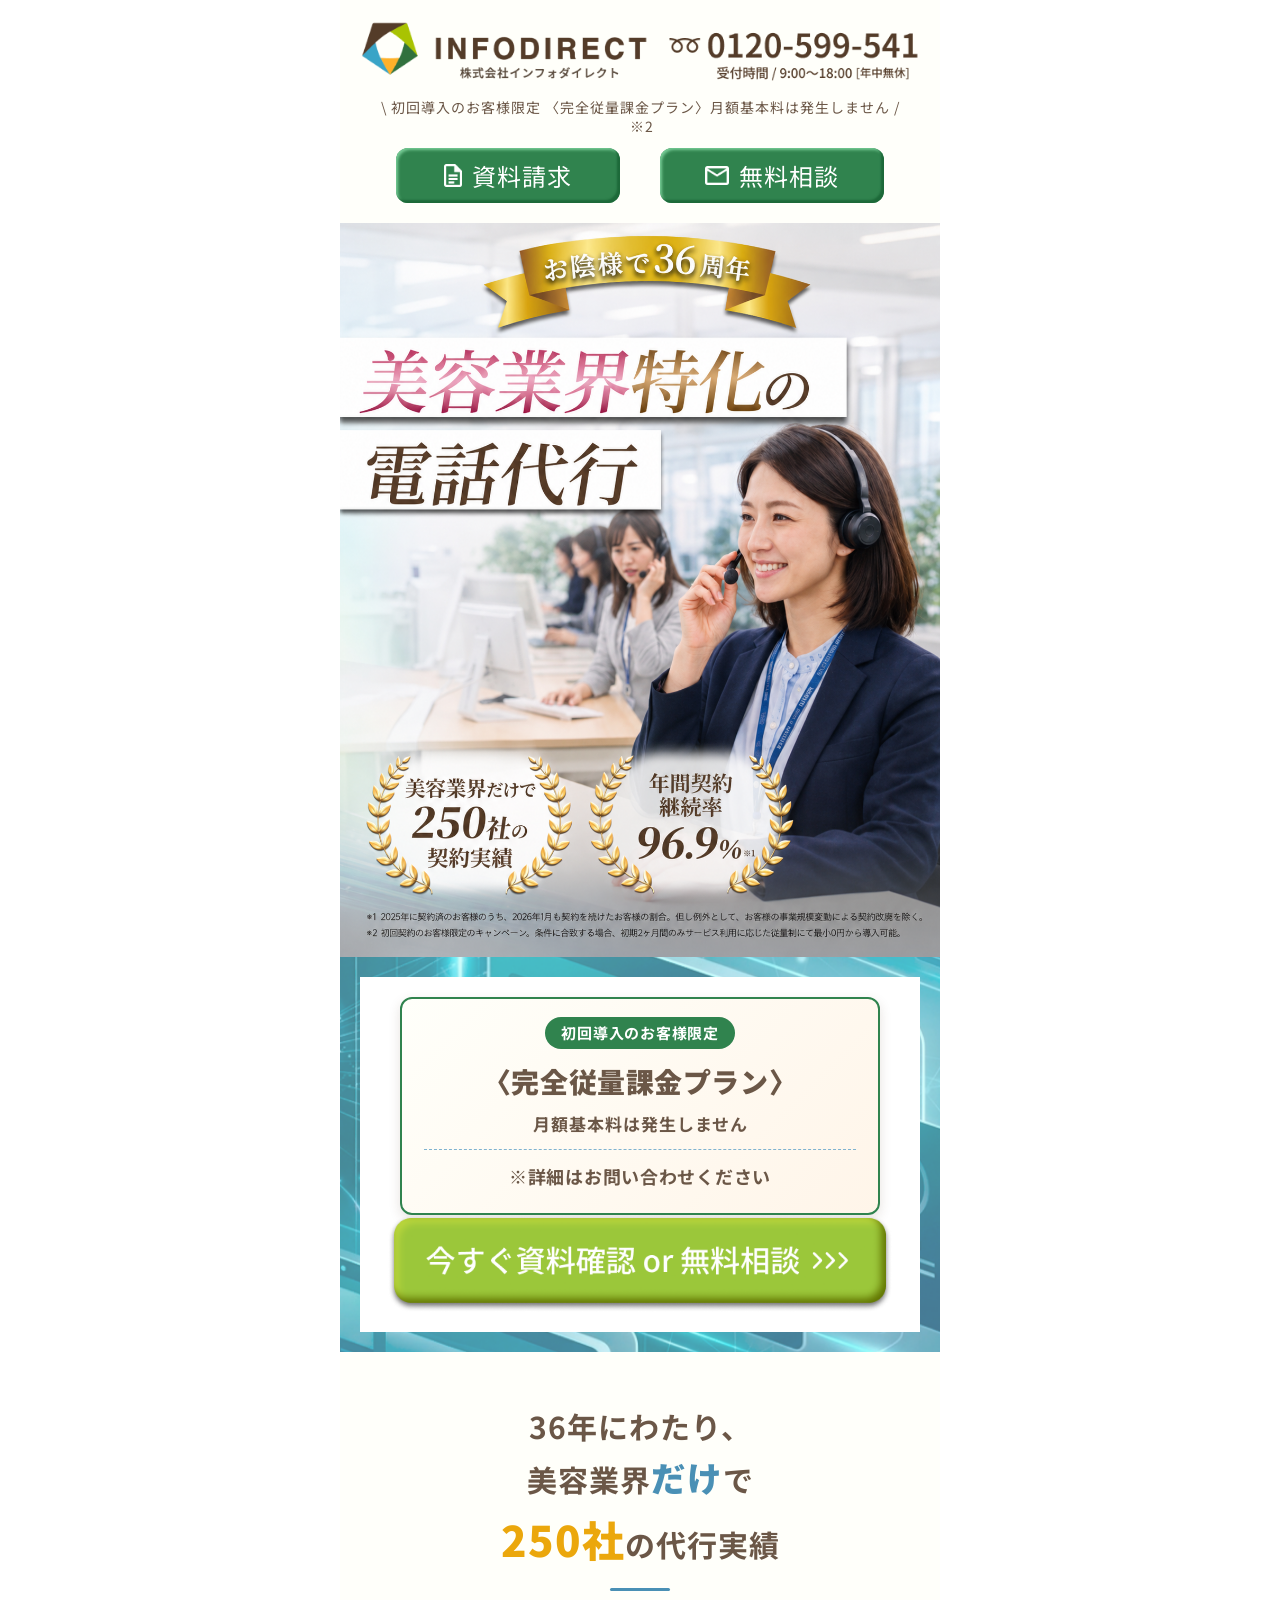
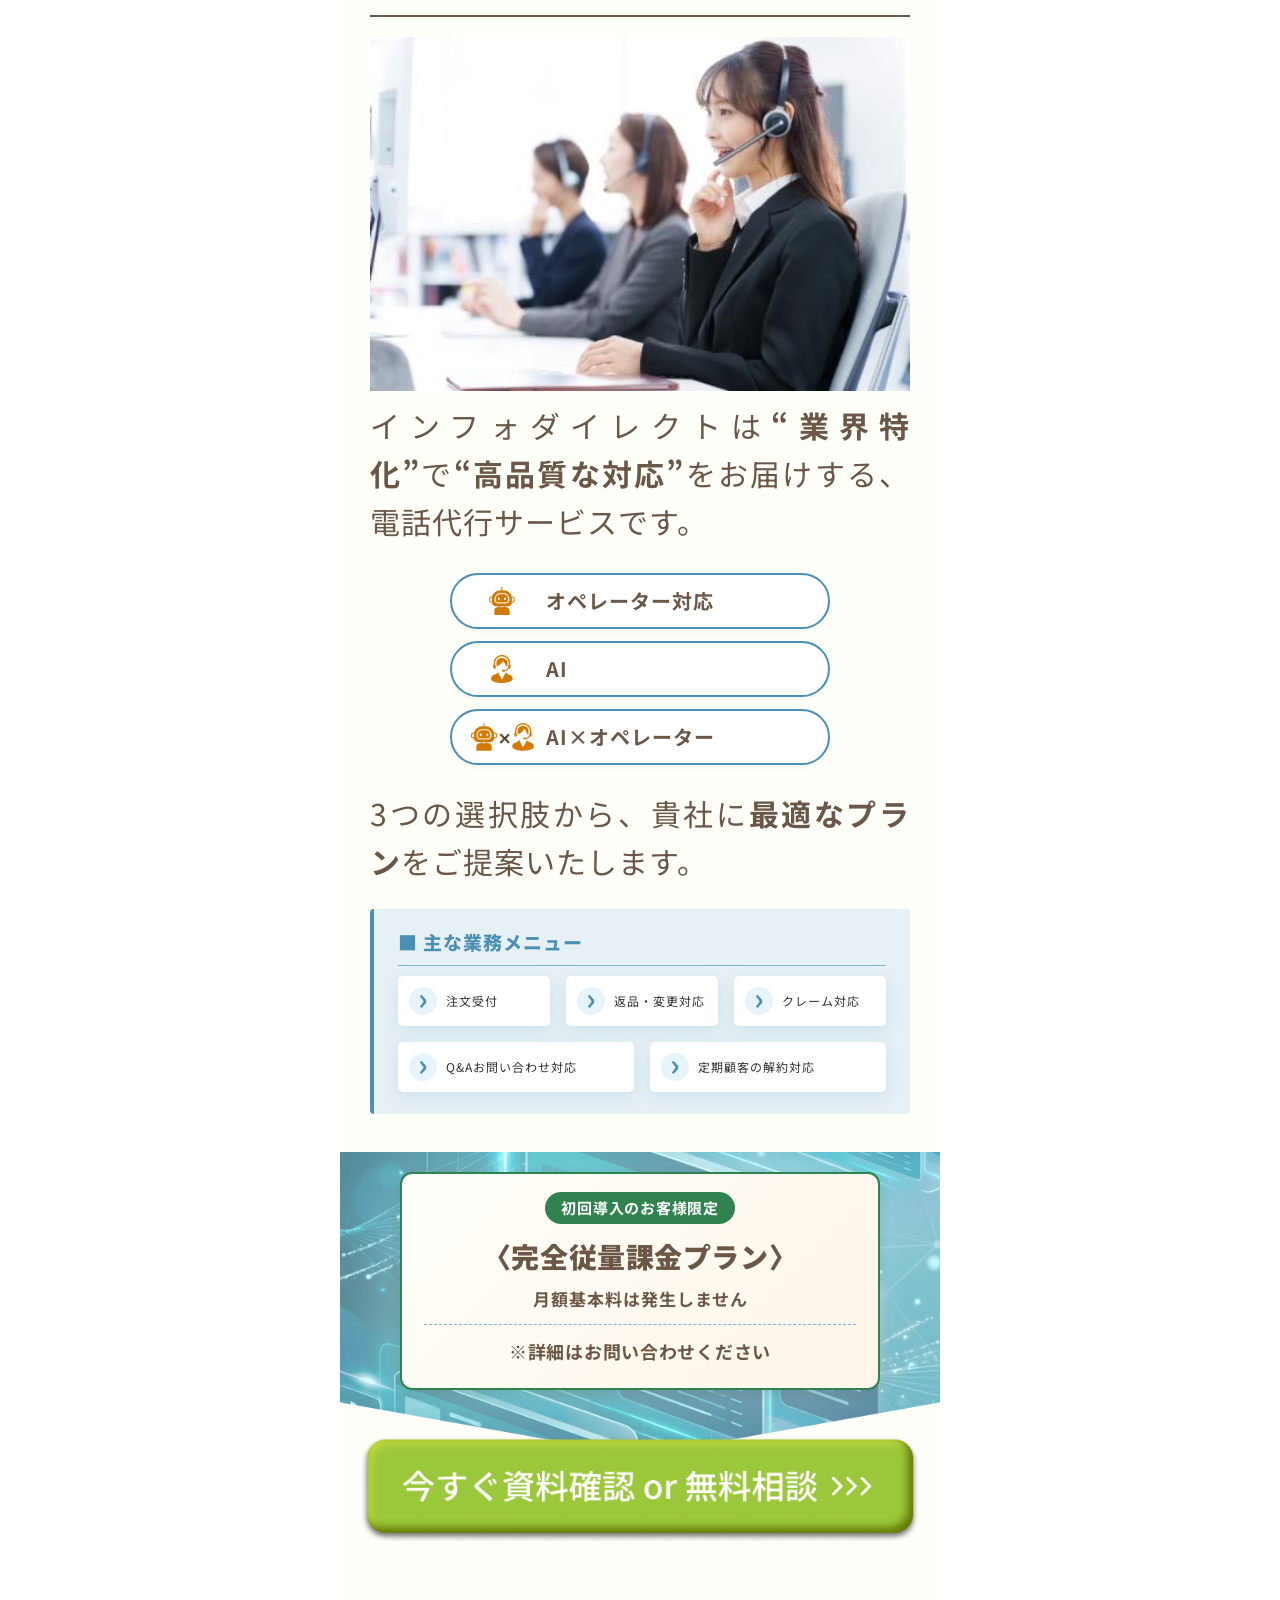
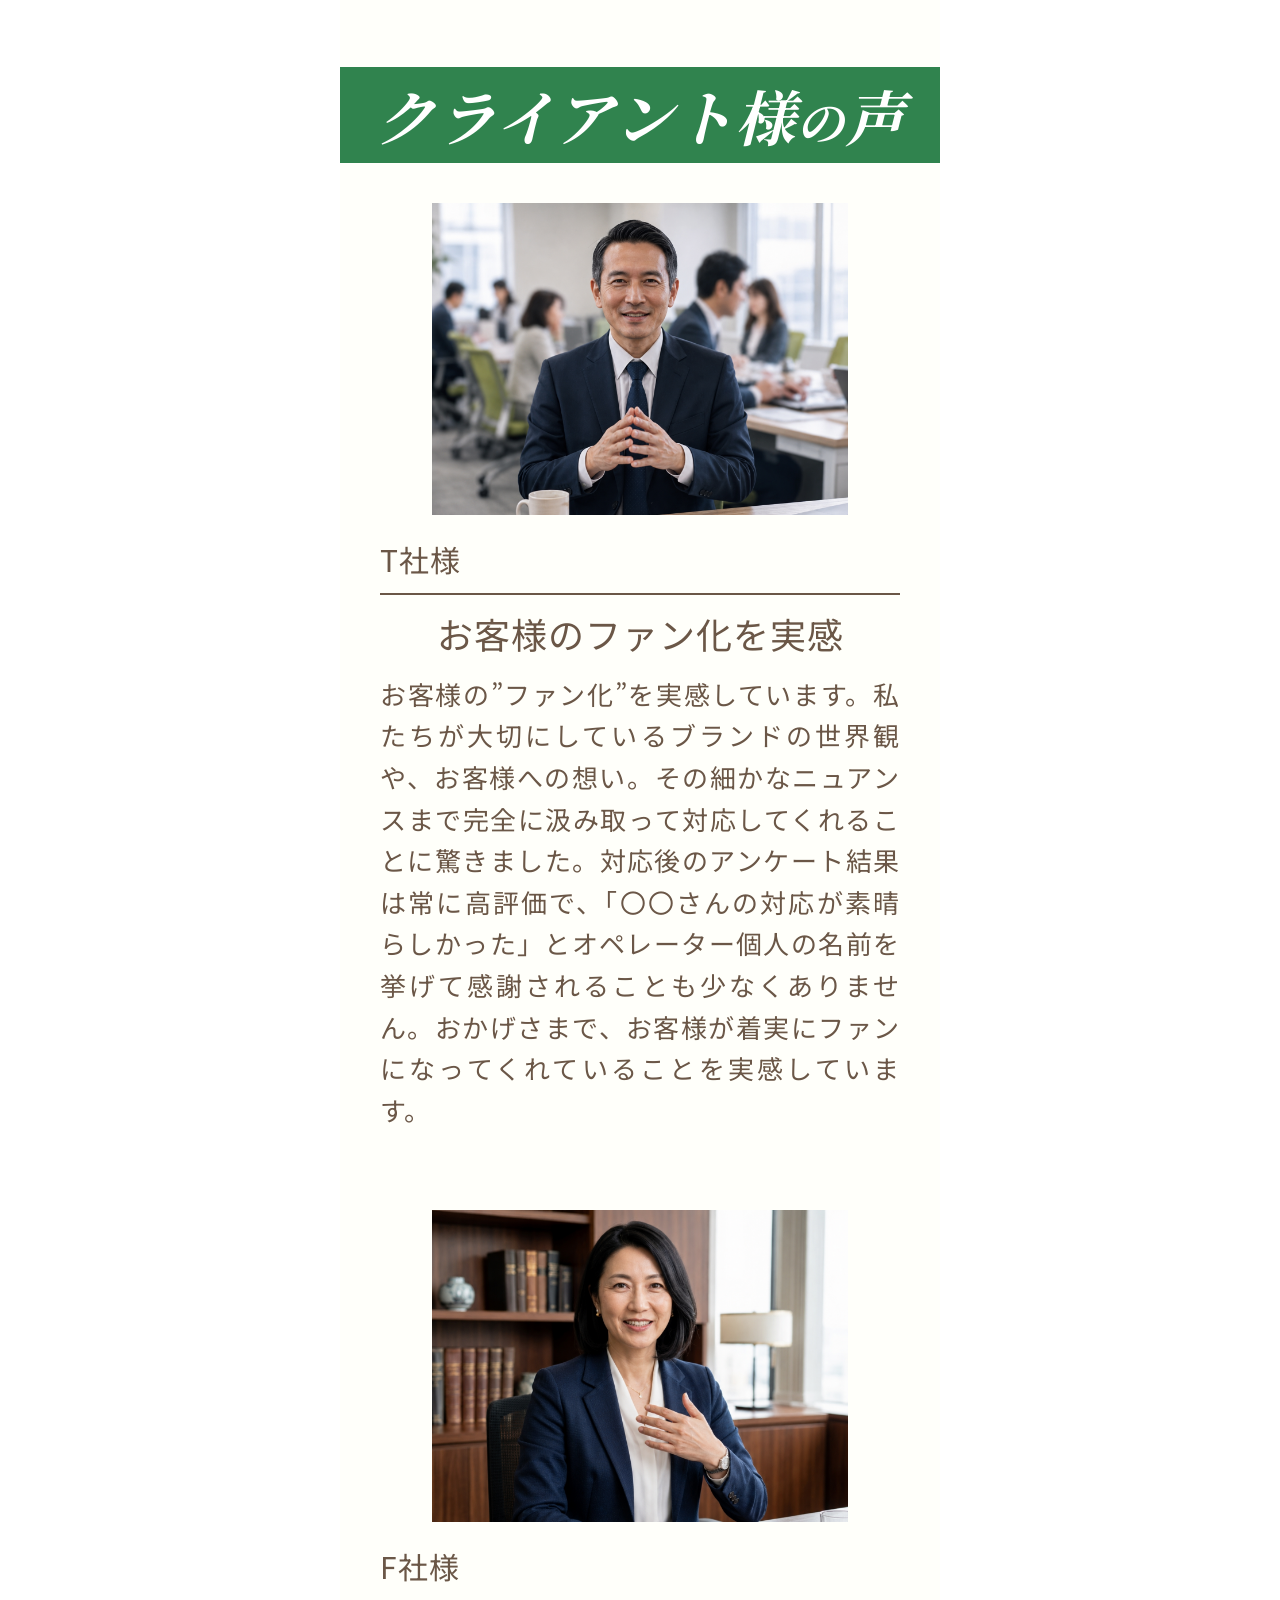
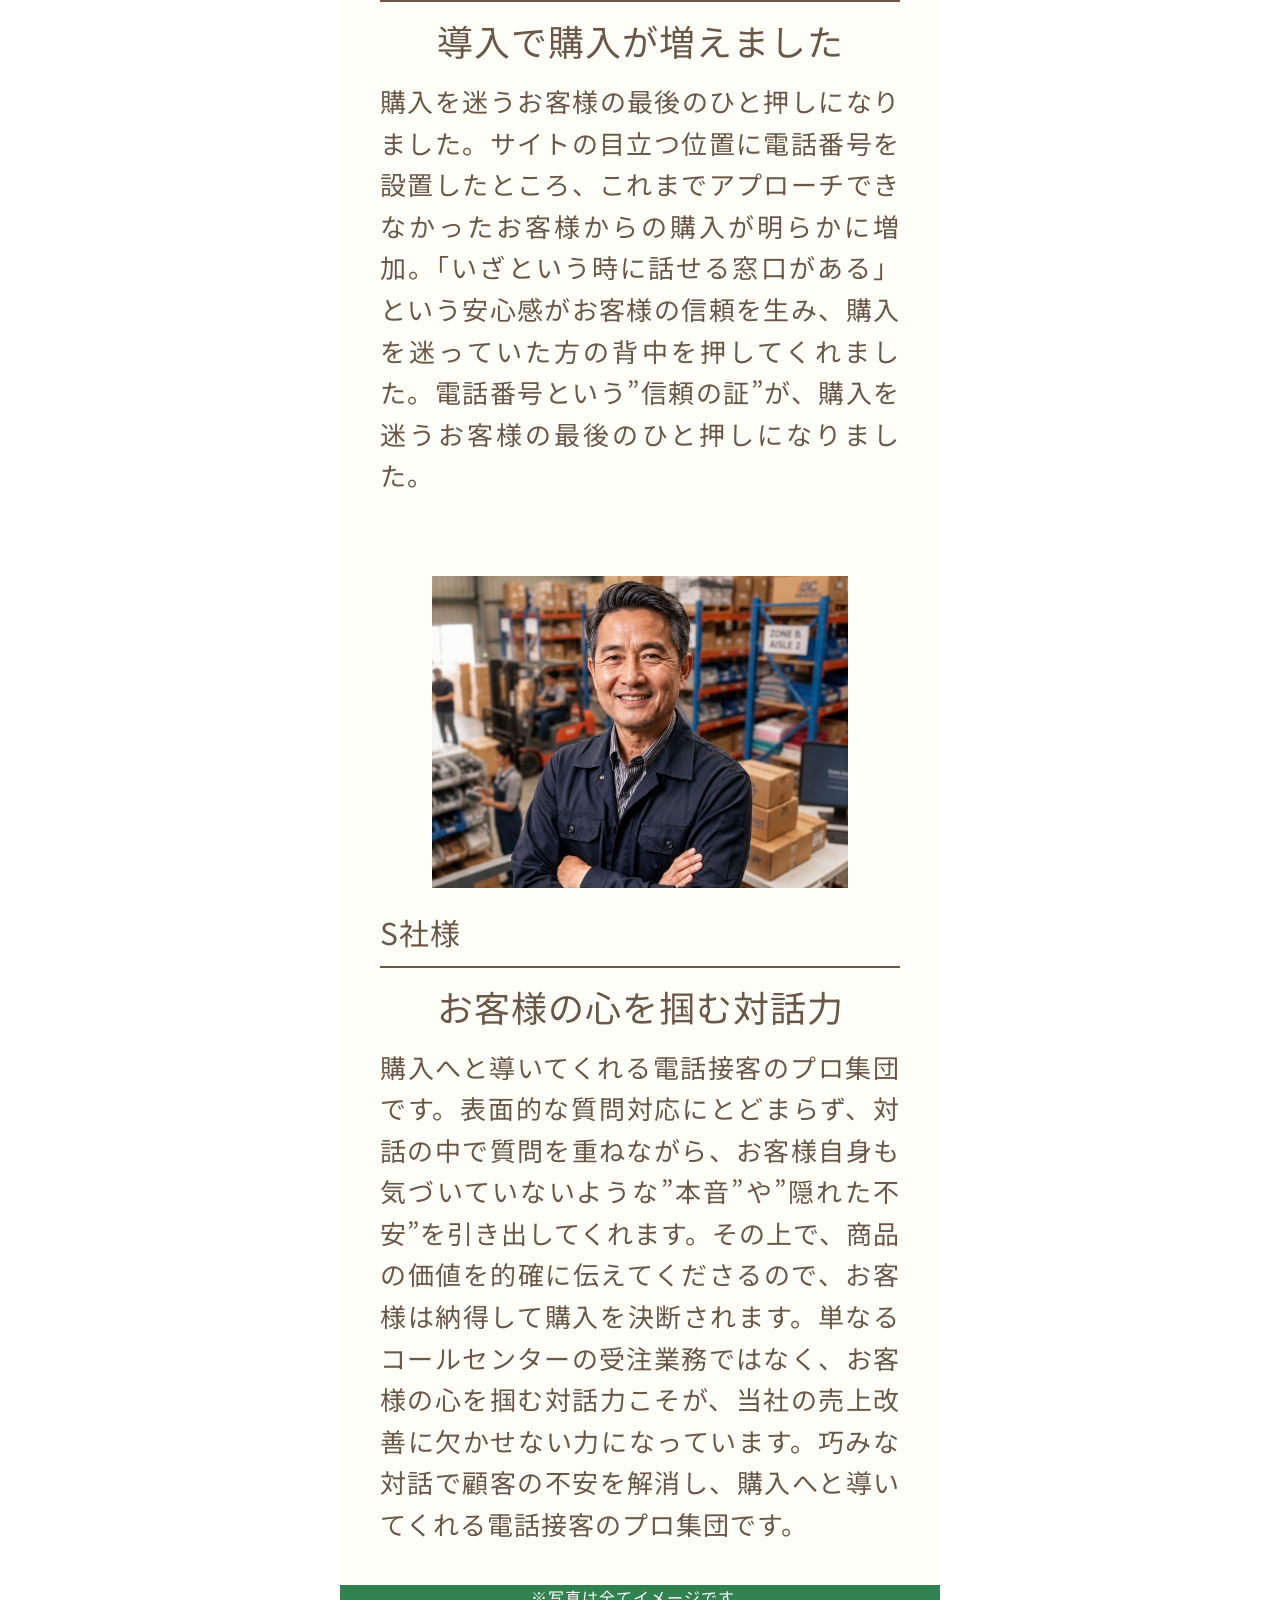
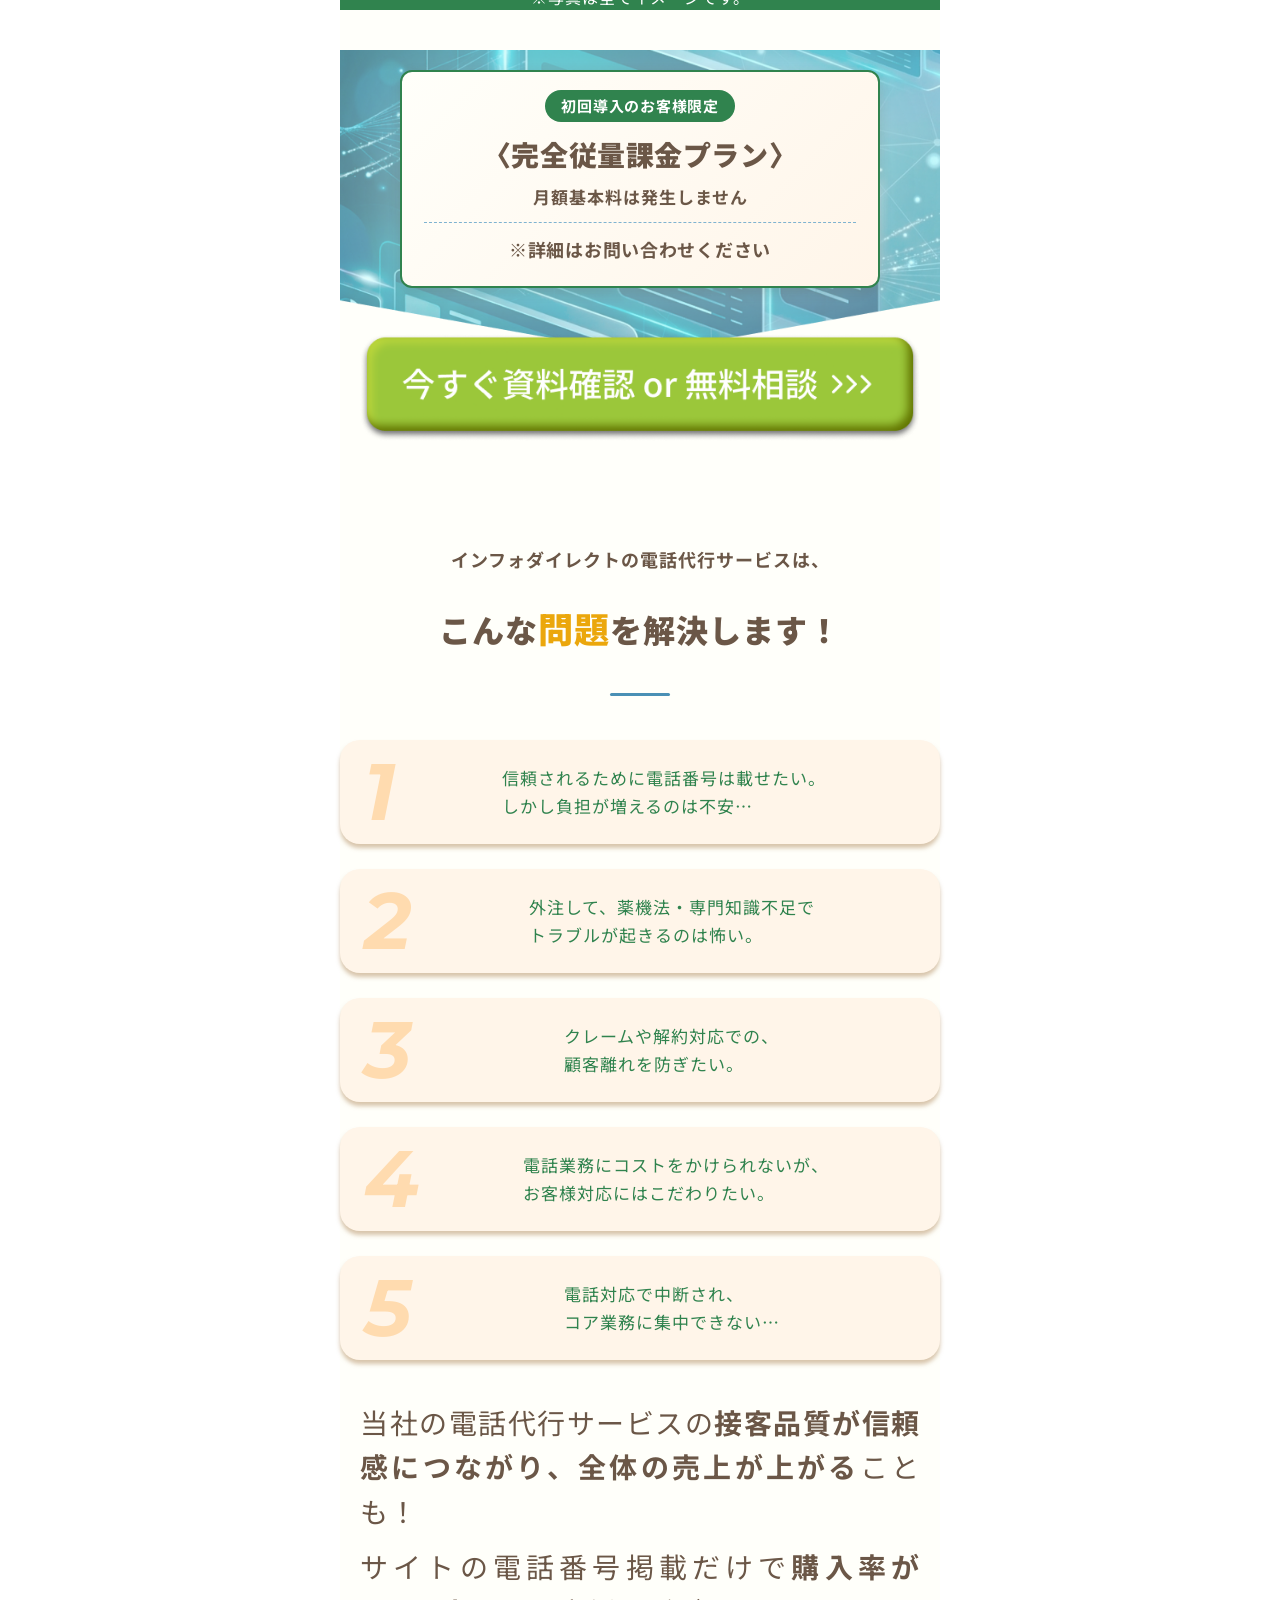
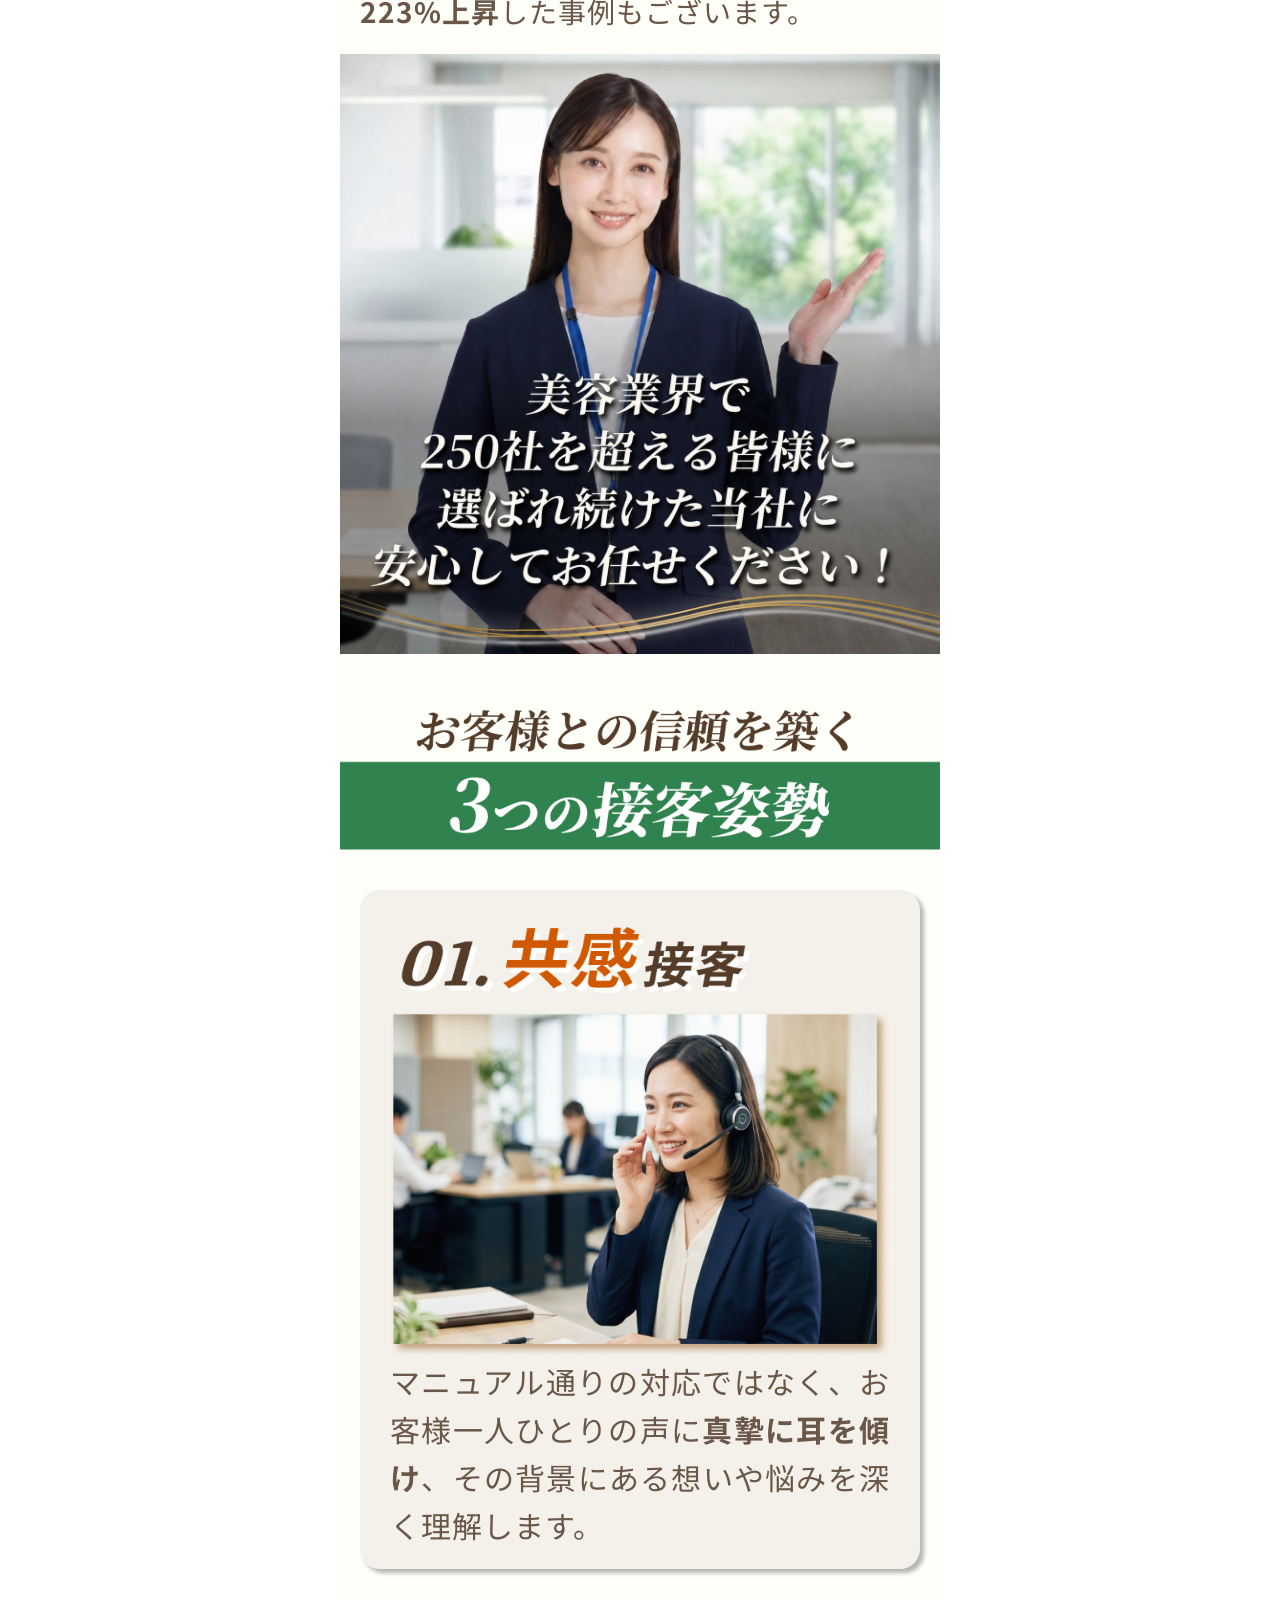
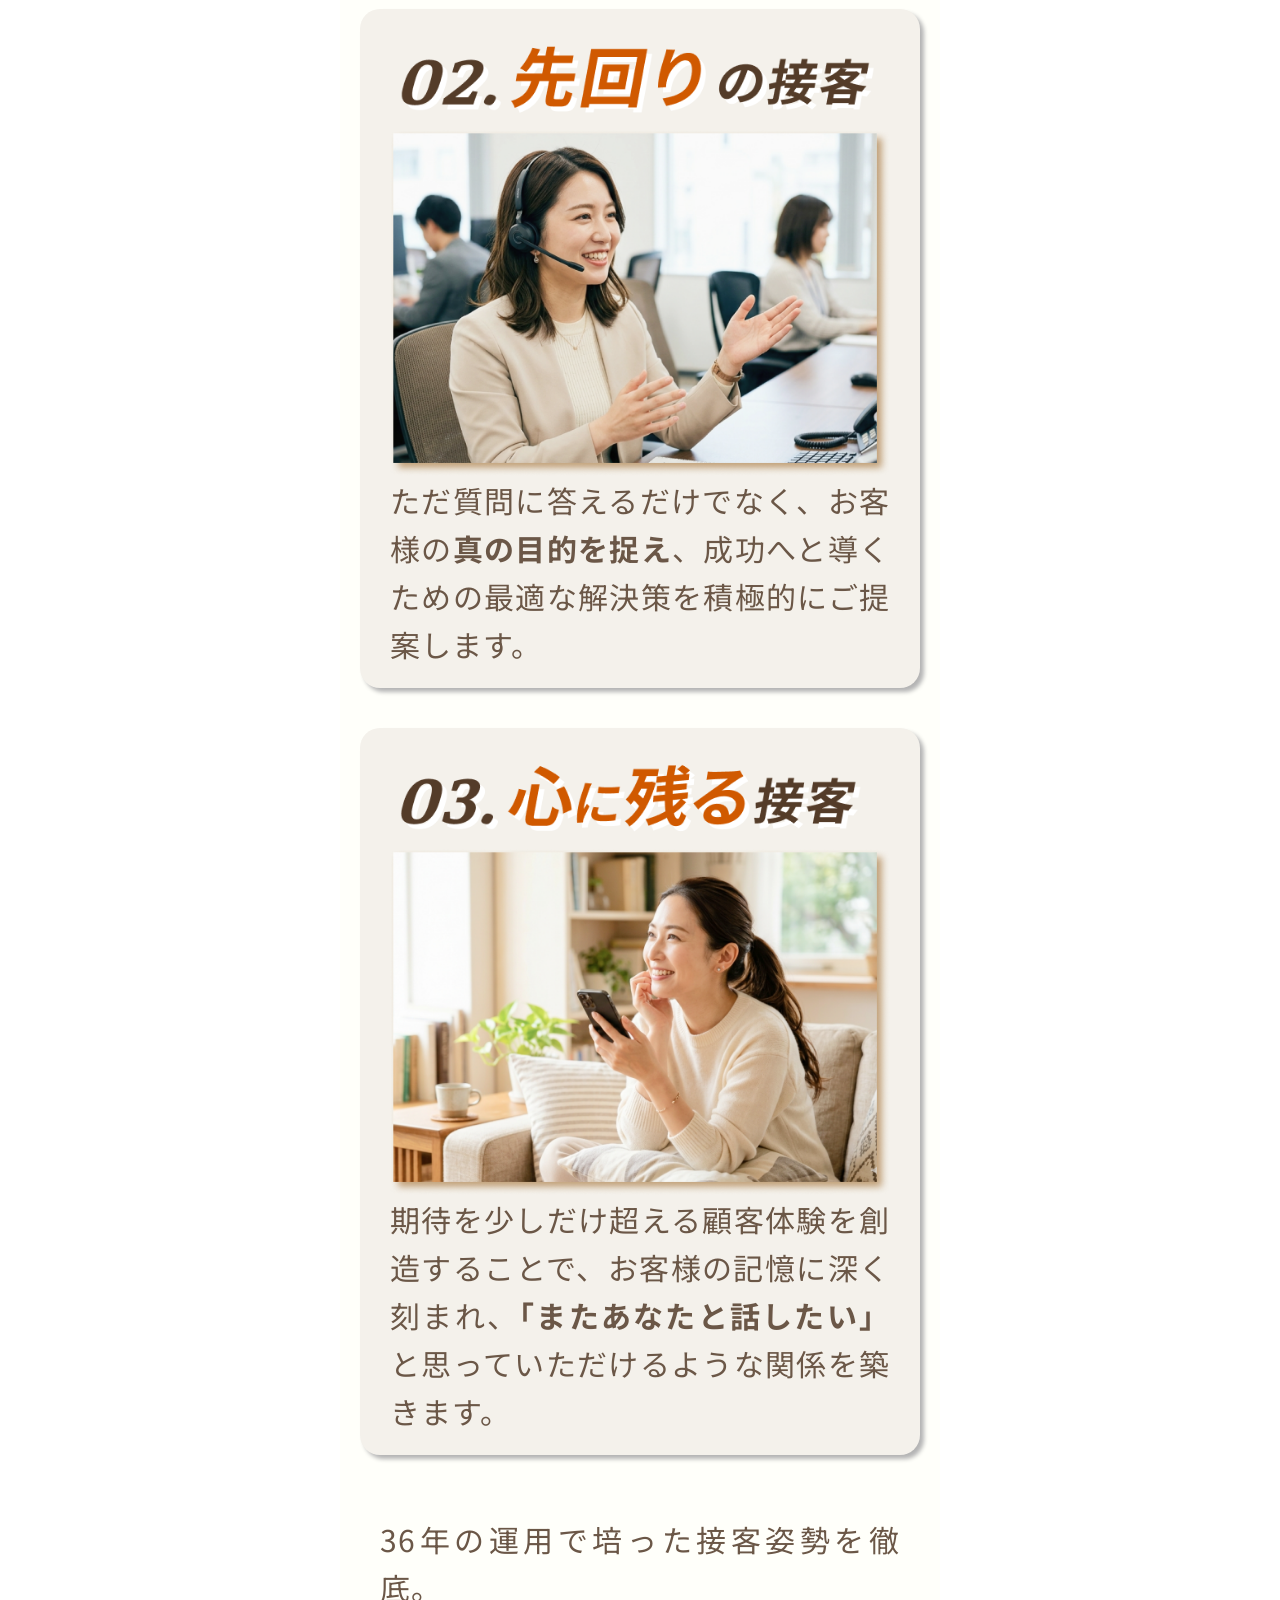
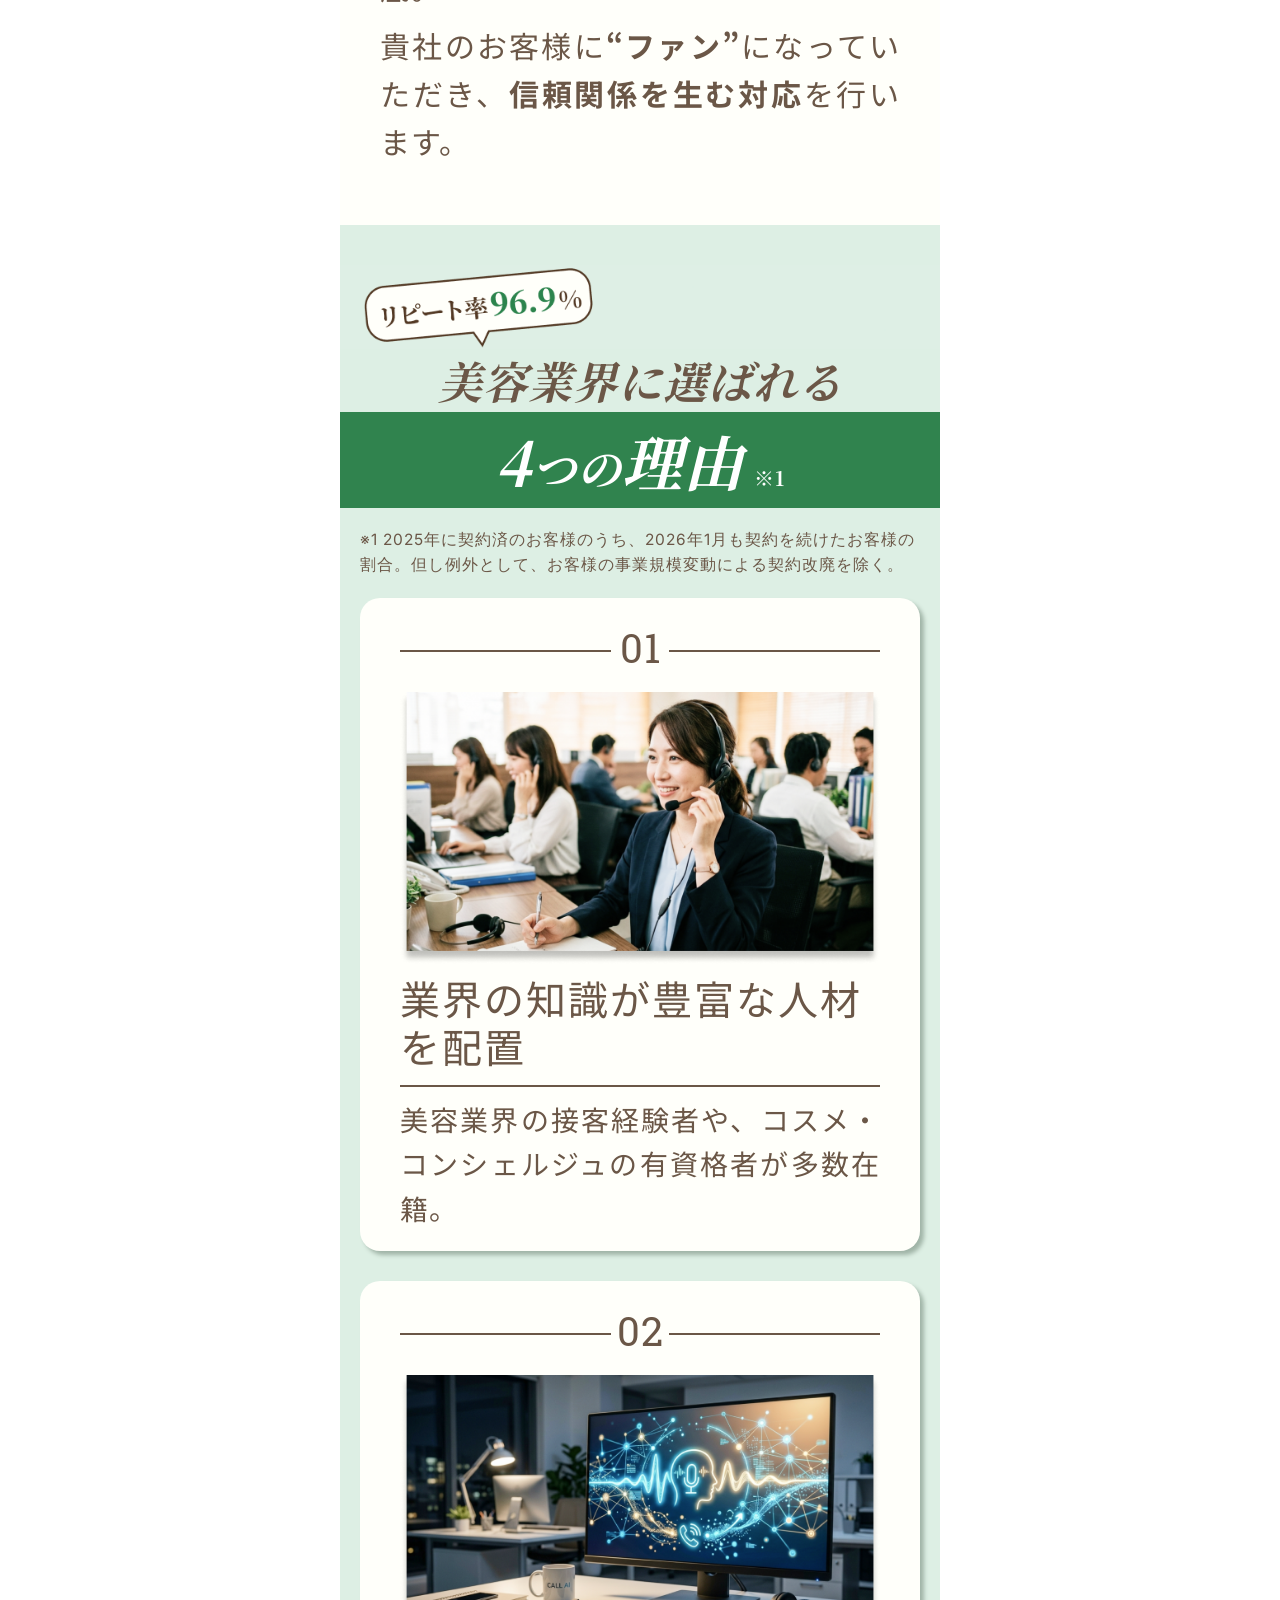
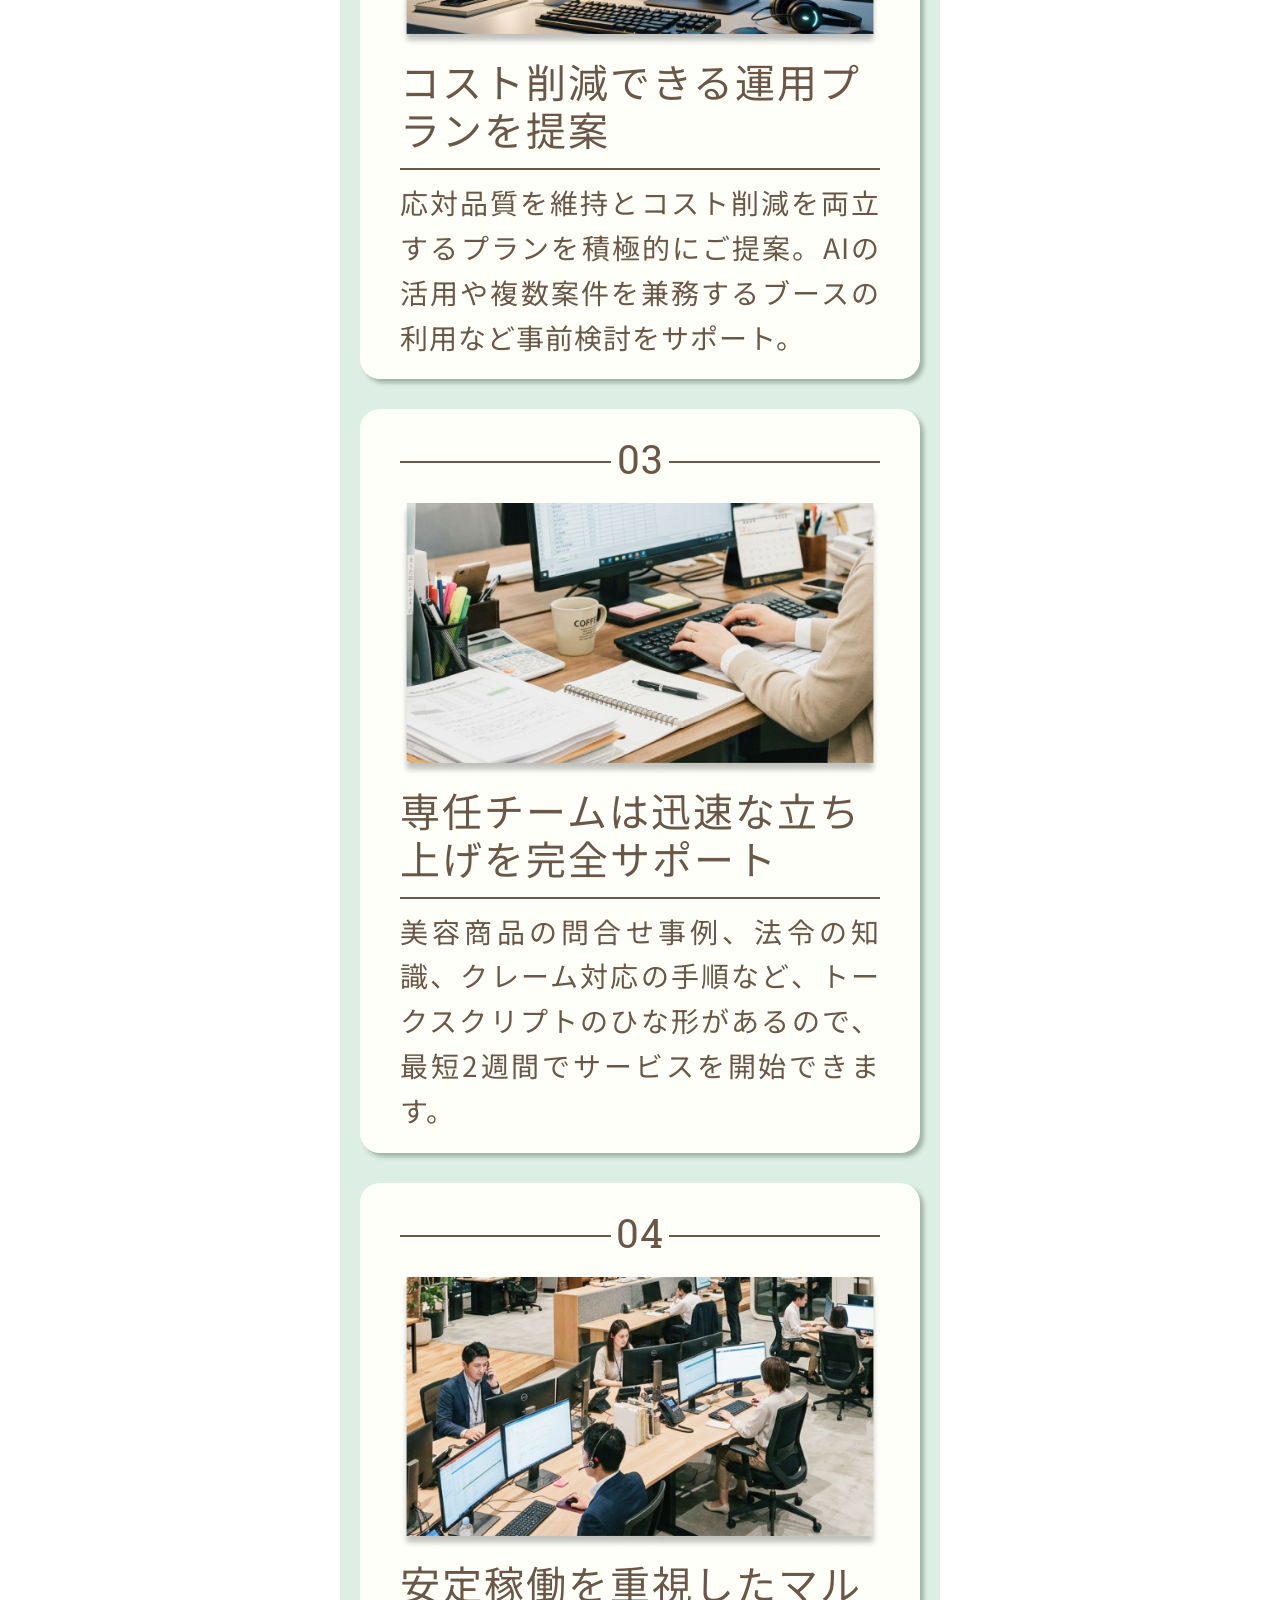
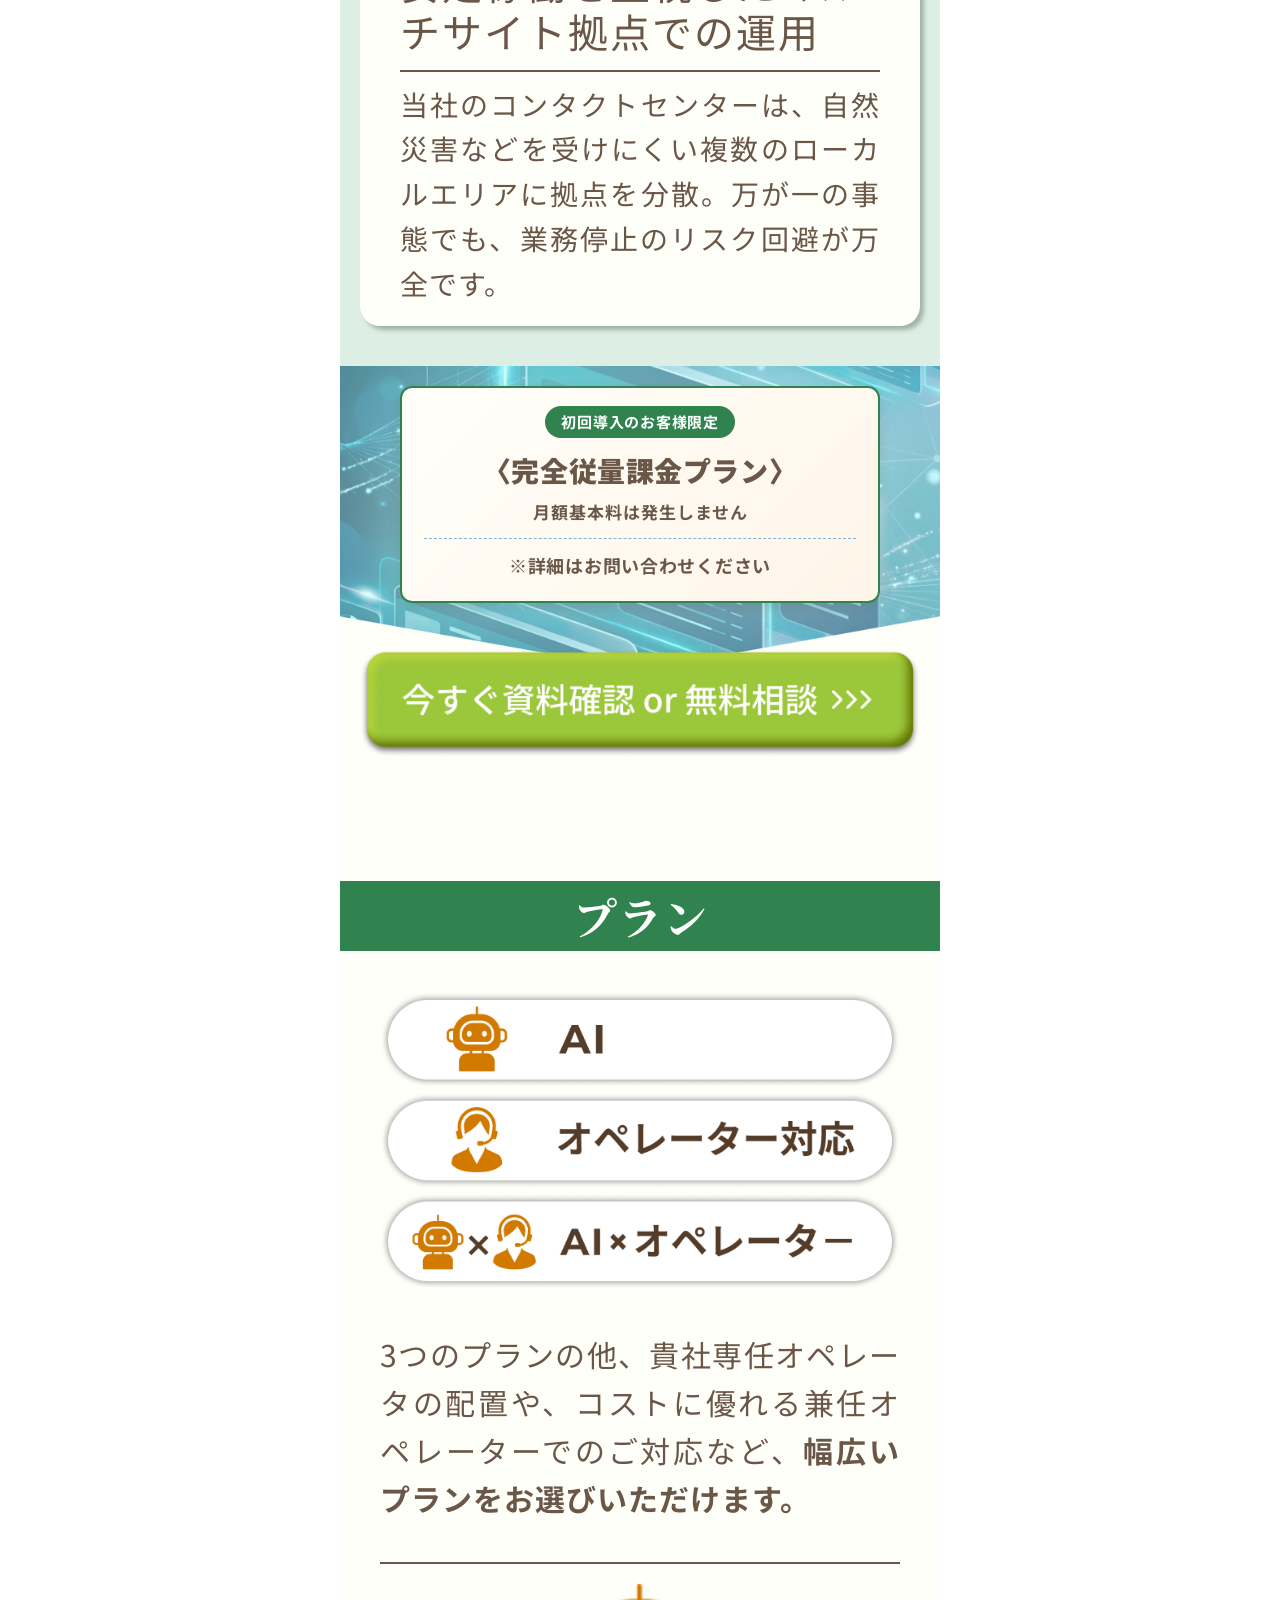
==== contact_confirm.html @ a3518d89 "Initial commit: Ikigai LP landing page Co-Authored-By: Claude Sonnet 4.6 <noreply@anthropic.com>" ====
<!DOCTYPE html>
<html lang="ja">

<head>
    <meta charset="UTF-8">
    <meta name="viewport" content="width=device-width, initial-scale=1.0">
    <title>サービス紹介LP</title>
    <link rel="stylesheet" href="style.css">
    <link rel="preconnect" href="https://fonts.googleapis.com">
    <link rel="preconnect" href="https://fonts.gstatic.com" crossorigin>
    <link
        href="https://fonts.googleapis.com/css2?family=Noto+Serif+JP:wght@200..900&family=Noto+Sans+JP:wght@100..900&family=Inter:ital,wght@0,100..900;1,100..900&family=Montserrat:ital,wght@0,100..900;1,100..900&family=Noticia+Text:ital,wght@0,400;0,700;1,400;1,700&family=Battambang:wght@100;300;400;700;900&display=swap"
        rel="stylesheet">
</head>

<body>
    <header class="hero">
        <div class="container">
            <div class="logo"><img src="/img/logo.png" alt="logo"></div>
        </div>
    </header>

    <section id="contact" class="contact confirm">
        <div class="container">
            <div class="ttl">お問い合わせ・ご相談<br>（確認画面）</div>
            <div class="inner">
                <div class="txt">
                    <div class="txt_1">以下の内容でよろしければ「送信する」ボタンをクリックしてください。</div>
                </div>
                <div class="confirm-table">
                    <div class="form-group"><label>【貴社名】</label><div class="c-txt" id="c-company"></div></div>
                    <div class="form-group"><label>【部署名】</label><div class="c-txt" id="c-department"></div></div>
                    <div class="form-group"><label>【氏名】</label><div class="c-txt" id="c-name"></div></div>
                    <div class="form-group"><label>【フリガナ】</label><div class="c-txt" id="c-kana"></div></div>
                    <div class="form-group"><label>【電話番号】</label><div class="c-txt" id="c-tel"></div></div>
                    <div class="form-group"><label>【メールアドレス】</label><div class="c-txt" id="c-email"></div></div>
                    <div class="form-group"><label>【お問い合わせ種類】</label><div class="c-txt" id="c-os"></div></div>
                    <div class="form-group"><label>【お問い合わせ内容】</label><div class="c-txt" id="c-message"></div></div>
                    <div class="form-group"><label>【プライバシーポリシー】</label><div class="c-txt" id="c-privacy"></div></div>
                </div>
                <div class="btn-group">
                    <button type="button" id="contactBackBtn" class="back-btn">戻る</button>
                    <button type="button" id="contactSubmitBtn" class="submit-btn">送信する</button>
                </div>
            </div>
        </div>
    </section>

    <script>
        document.addEventListener("DOMContentLoaded", () => {

            const GAS_URL = "https://script.google.com/macros/s/AKfycbyG_PMTezzxDsAAbJTWtvfkw399SkQpyGg_1feNgmZ9mOjBfbbSMwCFwY5xkxrcyw/exec";

            // sessionStorageからデータ取得
            const raw = sessionStorage.getItem("contactData");
            if (!raw) {
                alert("入力データが見つかりません。フォームから入力しなおしてください。");
                location.href = "index.html#contact";
                return;
            }
            const data = JSON.parse(raw);

            // 確認画面に値を表示
            document.getElementById("c-company").textContent    = data.company    || "\u00A0";
            document.getElementById("c-department").textContent = data.department || "\u00A0";
            document.getElementById("c-name").textContent       = data.name       || "\u00A0";
            document.getElementById("c-kana").textContent       = data.kana       || "\u00A0";
            document.getElementById("c-tel").textContent        = data.tel        || "\u00A0";
            document.getElementById("c-email").textContent      = data.email      || "\u00A0";
            document.getElementById("c-os").textContent         = data.os         || "\u00A0";
            document.getElementById("c-message").textContent    = data.message    || "\u00A0";
            document.getElementById("c-privacy").textContent    = data.privacy === "同意" ? "同意する" : "\u00A0";

            // 戻るボタン
            document.getElementById("contactBackBtn").addEventListener("click", () => {
                history.back();
            });

            // 送信ボタン
            document.getElementById("contactSubmitBtn").addEventListener("click", async () => {
                const btn = document.getElementById("contactSubmitBtn");
                btn.disabled = true;
                btn.textContent = "送信中...";

                try {
                    const response = await fetch(GAS_URL, {
                        method: "POST",
                        body: JSON.stringify(data)
                    });

                    const result = await response.json();

                    if (result.status === "success") {
                        sessionStorage.removeItem("contactData");
                        location.href = "thanks.html";
                    } else {
                        alert("送信に失敗しました。しばらくしてからもう一度お試しください。");
                        btn.disabled = false;
                        btn.textContent = "送信する";
                    }
                } catch (err) {
                    alert("通信エラーが発生しました。");
                    console.error(err);
                    btn.disabled = false;
                    btn.textContent = "送信する";
                }
            });
        });
    </script>

    <footer>
        <div class="container">
            <div class="inner">
                <div class="image"><img src="/img/footer_logo.png" alt=""></div>
                <div class="address">
                    〒160-0023<br>
                    東京都新宿区西新宿7-20-11 西新宿AIビル2F
                </div>
                <div class="link"><a href="">プライバシーポリシー</a></div>
            </div>
            <div class="copyright">© 2026INFODIRECT Co.,Ltd.</div>
        </div>
    </footer>
</body>

</html>
---- style.css ----
@charset "UTF-8";

/* style.css */
* {
    margin: 0;
    padding: 0;
    box-sizing: border-box;
    letter-spacing: 1px;
}

html {
    scroll-behavior: smooth;
}

body {
    font-family: "Noto Sans JP", sans-serif;
    line-height: 1.6;
    color: #333;
    background-color: #fff;
    font-size: 10px;
    /* LP特有の温かみのある背景色 */
}

img {
    width: 100%;
    height: auto;
    display: block;
}

a {
    display: block;
    text-decoration: none;
}

.container {
    width: 100%;
    max-width: 600px;
    margin: 0 auto;
    padding: 60px 20px;
    text-align: justify;
    /* BG2: 線形グラデーション */
    background: #FFFFFA;
}

.container .ttl {
    text-align: center;
}

.container .ttl .ttl_1,
.container .ttl .ttl_2 {
    text-align: center;
}

/* ヒーローセクション */
.hero {
    color: #6B5747;
}

.hero .container {
    padding: 20px;
}

.hero .container .campaign {
    font-size: clamp(10px, 4vw, 20px);
    margin: 10px auto 5px;
    text-align: center;
}

.hero .container .campaign span {
    font-size: clamp(7px, 2.8vw, 14px);
    margin-left: 4px;
}

.hero .container {
    /* ボタン装飾 (LPで最も重要な要素) */
}

.hero .container .cta-button {
    display: flex;
    gap: 7%;
    justify-content: center;
    align-items: center;
    margin: 0 auto;
    text-align: center;
}

.hero .container .cta-button a {
    display: flex;
    justify-content: center;
    align-items: center;
    gap: 10px;
    width: 40%;
    max-width: 250px;
    min-width: 150px;
    padding: 8.5px 0;
    background-color: #30834E;
    box-shadow: -3px -3px 2px 0px #1D6939 inset, 2px 2px 3px 0px #76CB95 inset;
    color: #fff;
    text-decoration: none;
    font-size: clamp(12px, 5vw, 24px);
    border-radius: 12px;
}

.hero .container .cta-button a.btn_document img {
    min-width: 12px;
    max-width: 18px;
    height: auto;
}

.hero .container .cta-button a.btn_contact img {
    min-width: 20px;
    max-width: 24px;
    height: auto;
}

/* セクションごとの色分け */
.fv .container {
    padding: 0;
}

.achieve .container {
    padding: 30px;
}

.achieve .container .ttl {
    padding: 20px 0;
    border-bottom: 2px solid #6B5747;
}

.achieve .container .image_1 {
    margin: 20px auto 10px;
}

.achieve .container .image_2 {
    width: 90%;
    margin: 20px auto;
}

.achieve .container .txt_1 {
    font-size: clamp(15px, 4.5vw, 30px);
    color: #6B5747;
}

.achieve .container .txt_1 span {
    font-weight: bold;
}

.achieve .container .txt_2 {
    font-size: clamp(15px, 4.4vw, 30px);
    color: #6B5747;
}

.achieve .container .txt_2 span {
    font-weight: bold;
}

.campaign-1 .container {
    background-image: url(img/cta_1_bg.png);
    background-position: center center;
    background-size: cover;
    display: flex;
    justify-content: center;
    align-items: center;
    gap: 0px;
    flex-direction: column;
    aspect-ratio: 375/185;
    padding: 20px;
}

.campaign-1 .container .inner {
    background: #fff;
    padding: 20px 0;
}

.campaign-1 .container .inner .image {
    width: 70%;
    margin: 0 auto 10px;
}

.campaign-1 .container .inner .txt {
    color: #6B5747;
    text-align: center;
    font-size: clamp(10px, 4vw, 20px);
}

.campaign-1 .container .inner .btn {
    width: 90%;
    margin: 0 auto;
}

.campaign-2 .container {
    aspect-ratio: 375/297;
    padding: 0;
}

.campaign-2 .container .inner {
    display: flex;
    flex-direction: column;
    justify-content: space-between;
    gap: 10px;
    background: url(img/cta_2_bg.png), linear-gradient(180deg, #FFFFFA 0%, #FFFFFA 100%);
    background-position: center top;
    background-size: contain;
    background-repeat: no-repeat;
    aspect-ratio: 375/257;
    padding: 20px 0;
}

.campaign-2 .container .inner .cta-button {
    display: flex;
    flex-direction: column;
    gap: 5px;
    padding: 0 20px;
}

.campaign-2 .container .inner .cta-button .note {
    text-align: center;
    font-size: clamp(10px, 4vw, 20px);
}

.voice .container {
    padding: 40px 0;
}

.voice .container .ttl {
    background: #30834E;
    font-size: clamp(16px, 10vw, 60px);
    color: #fff;
    font-family: "Noto Serif JP", serif;
    font-weight: bold;
    font-style: italic;
}

.voice .container .ttl span {
    font-size: clamp(12px, 8vw, 48px);
}

.voice .container .note {
    text-align: center;
    background: #30834E;
    color: #fff;
    font-size: clamp(8px, 3vw, 16px);
}

.voice .container .content .voice_0 {
    display: flex;
    flex-direction: column;
    gap: 20px;
    padding: 40px;
}

@media screen and (max-width: 600px) {
    .voice .container .content .voice_0 {
        padding: 20px 40px;
    }
}

.voice .container .content .voice_0 .image {
    margin: 0 auto;
    width: 80%;
}

.voice .container .content .voice_0 .comment {
    color: #6B5747;
}

.voice .container .content .voice_0 .comment .name {
    text-align: left;
    font-size: clamp(15px, 5vw, 30px);
    border-bottom: 2px solid #6B5747;
    padding-bottom: 10px;
    margin-bottom: 10px;
}

.voice .container .content .voice_0 .comment .heading {
    font-size: clamp(16px, 6vw, 36px);
    text-align: center;
}

.voice .container .content .voice_0 .comment .txt {
    text-align: justify;
    font-size: clamp(12px, 3.8vw, 26px);
    padding-top: 10px;
}

.solution .container {
    padding: 0 0 0;
}

.solution .container .ttl {
    display: flex;
    flex-direction: column;
    gap: 20px;
}

.solution .container .ttl .ttl_1 {
    font-family: "Noto Serif JP", serif;
    font-weight: bold;
    font-style: italic;
    font-size: clamp(22px, 8vw, 44px);
    color: #6B5747;
    line-height: 1.2;
}

.solution .container .ttl .ttl_2 {
    font-family: "Noto Serif JP", serif;
    font-weight: bold;
    font-size: clamp(22px, 8vw, 44px);
    color: #fff;
    background: #30834E;
}

.solution .container .ttl .ttl_2 span {
    font-size: clamp(30px, 12vw, 60px);
}

.solution .container .content {
    display: flex;
    flex-direction: column;
    gap: 25px;
    background: url("img/solution_bg.png");
    background-position: center center;
    background-size: contain;
    background-repeat: no-repeat;
    padding: 20px 0;
}

.solution .container .content .item {
    display: flex;
    justify-content: start;
    align-items: center;
    gap: 15px;
    background: #FFF5E9;
    box-shadow: 0px 4px 4px 0px rgba(177, 139, 94, 0.5019607843);
    padding: 12px 24px;
    border-radius: 20px;
}

.solution .container .content .item .num {
    font-family: "Montserrat", sans-serif;
    font-size: clamp(40px, 16vw, 80px);
    font-style: italic;
    font-weight: bold;
    color: #FFDBAF;
    line-height: 1;
}

.solution .container .content .item .txt {
    width: 100%;
    display: flex;
    justify-content: center;
    align-items: center;
    font-size: clamp(10px, 3.6vw, 17px);
    color: #30834E;
}

.solution .container .note {
    display: flex;
    flex-direction: column;
    gap: 10px;
    padding: 20px;
    color: #6B5747;
    font-size: clamp(14px, 4.4vw, 28px);
}

.solution .container .note .note_1 span {
    font-weight: bold;
}

.solution .container .note .note_2 span {
    font-weight: bold;
}

.posture .container {
    padding: 0 0 60px;
    display: flex;
    flex-direction: column;
    gap: 40px;
}

.posture .container .ttl {
    display: flex;
    flex-direction: column;
    gap: 5px;
}

.posture .container .ttl .ttl_1 {
    font-family: "Noto Serif JP", serif;
    font-weight: bold;
    font-style: italic;
    font-size: clamp(22px, 8vw, 44px);
    color: #6B5747;
    line-height: 1.2;
}

.posture .container .ttl .ttl_2 {
    font-family: "Noto Serif JP", serif;
    font-weight: bold;
    font-size: clamp(22px, 8vw, 44px);
    color: #fff;
    background: #30834E;
}

.posture .container .ttl .ttl_2 span {
    font-size: clamp(30px, 12vw, 60px);
}

.posture .container .content {
    display: flex;
    flex-direction: column;
    gap: 40px;
    padding: 0 20px;
}

.posture .container .content .item {
    display: flex;
    flex-direction: column;
    gap: 0;
    background: #F4F1EB;
    box-shadow: 4px 4px 4px 0px #B4B4B4;
    padding: 20px 0;
    border-radius: 20px;
}

.posture .container .content .item .item-ttl {
    display: flex;
    justify-content: start;
    align-items: center;
    gap: 5px;
}

.posture .container .content .item .item-ttl .num {
    font-family: "Noticia Text", serif;
    font-size: clamp(25px, 10vw, 50px);
    font-style: italic;
    font-weight: bold;
    color: #6B5747;
    line-height: 1;
}

.posture .container .content .item .item-ttl .ttl_1 {
    font-family: "Noto Sans JP", serif;
    font-size: clamp(18px, 7.2vw, 36px);
    font-style: italic;
    font-weight: bold;
    letter-spacing: 2px;
    color: #6B5747;
    text-shadow: 3px 3px 0px #FFF5E9;
}

.posture .container .content .item .item-ttl .ttl_1 span {
    letter-spacing: 2px;
    font-size: clamp(25px, 10vw, 50px);
    color: #E96400;
}

.posture .container .content .item .item-ttl .ttl_1 span.small {
    font-size: clamp(18px, 7.2vw, 36px);
}

.posture .container .content .item .item-inner {
    padding: 0 30px;
}

.posture .container .content .item .item-inner .txt {
    font-size: clamp(15px, 4.4vw, 30px);
    color: #6B5747;
    text-align: justify;
}

.posture .container .content .item .item-inner .txt span {
    font-weight: bold;
}

.posture .container .note {
    display: flex;
    flex-direction: column;
    gap: 10px;
    color: #6B5747;
    font-size: clamp(17px, 4.2vw, 30px);
    text-align: justify;
    padding: 20px 40px 0;
}

.posture .container .note .note_2 span {
    font-weight: bold;
}

.repeat .container {
    background: #DDEFE4;
    padding: 40px 0;
}

.repeat .container .ttl {
    position: relative;
    display: flex;
    flex-direction: column;
    gap: 5px;
}

.repeat .container .ttl .ttl_1 {
    font-family: "Noto Serif JP", serif;
    font-weight: bold;
    font-style: italic;
    font-size: clamp(22px, 8vw, 44px);
    color: #6B5747;
    line-height: 1.2;
}

.repeat .container .ttl .ttl_2 {
    font-family: "Noto Serif JP", serif;
    font-weight: bold;
    font-size: clamp(22px, 8vw, 44px);
    color: #fff;
    background: #30834E;
    font-style: italic;
}

.repeat .container .ttl .ttl_2 span {
    font-size: clamp(30px, 12vw, 60px);
}

.repeat .container .ttl .ttl_2 .mark {
    padding-left: 10px;
    font-size: clamp(10px, 4vw, 20px);
    font-style: normal;
}

.repeat .container .content {
    display: flex;
    flex-direction: column;
    gap: 30px;
    padding: 0 20px;
}

.repeat .container .content .item {
    display: flex;
    flex-direction: column;
    gap: 10px;
    background: #FFFFFA;
    box-shadow: 4px 4px 4px 0px #A0B4A7;
    padding: 20px 40px;
    border-radius: 20px;
}

.repeat .container .content .item .num {
    position: relative;
    font-family: "Battambang", sans-serif;
    font-size: clamp(20px, 5vw, 40px);
    color: #6B5747;
    text-align: center;
}

.repeat .container .content .item .num:before {
    content: "";
    position: absolute;
    top: 50%;
    left: 0;
    width: 44%;
    height: 2px;
    background: #6B5747;
}

.repeat .container .content .item .num:after {
    content: "";
    position: absolute;
    top: 50%;
    right: 0;
    width: 44%;
    height: 2px;
    background: #6B5747;
}

.repeat .container .content .item .ttl {
    font-family: "Noto Sans JP", serif;
    font-size: clamp(20px, 5.5vw, 40px);
    letter-spacing: 2px;
    color: #6B5747;
    text-align: left;
    line-height: 1.2;
    border-bottom: 2px solid #6B5747;
    padding-bottom: 15px;
}

.repeat .container .content .item .txt {
    font-size: clamp(13px, 3.6vw, 28px);
    color: #6B5747;
    text-align: justify;
}

.repeat .container .content .item .txt span {
    font-weight: bold;
}

.repeat .container .note {
    color: #6B5747;
    font-size: clamp(8px, 3.1vw, 15.5px);
    text-align: left;
    padding: 20px;
    font-family: "Inter", sans-serif;
}

.plan .container {
    background: #FFFFFA;
    padding: 40px 0 0;
}

@media screen and (max-width: 600px) {
    .plan .container {
        padding-top: 20px;
    }
}

.plan .container .ttl {
    font-family: "Noto Serif JP", serif;
    font-weight: bold;
    font-size: clamp(22px, 8vw, 44px);
    color: #fff;
    background: #30834E;
}

.plan .container .image {
    padding: 0 40px;
}

.plan .container .txt {
    font-size: clamp(16px, 4.4vw, 30px);
    color: #6B5747;
    margin: 0 40px;
    padding-bottom: 40px;
    border-bottom: 2px solid #6B5747;
}

.plan .container .txt span {
    font-weight: bold;
}

.plan .container .content {
    display: flex;
    flex-direction: column;
    gap: 20px;
    padding: 20px 40px 40px;
}

.plan .container .content .item {
    display: flex;
    flex-direction: column;
    gap: 10px;
    padding: 0;
}

.plan .container .content .item .icon {
    margin: 0 auto;
    max-width: 120px;
    width: 30%;
}

.plan .container .content .item .item-ttl {
    font-family: "Noto Sans JP", serif;
    font-size: clamp(20px, 8vw, 48px);
    font-weight: bold;
    font-style: italic;
    letter-spacing: 2px;
    text-align: center;
    line-height: 1.2;
    color: #E8A306;
    font-style: italic;
}

.plan .container .content .item .item-ttl .stand {
    color: #D27A00;
}

.plan .container .content .item-txt {
    font-size: clamp(14px, 5vw, 30px);
    text-align: left;
}

.plan .container .content .item-txt .merit {
    text-align: center;
}

.plan .container .content .item-txt .merit .heading {
    color: #fff;
    display: inline-block;
    border-radius: 15px;
    padding: 5px 20px;
    transform: translateY(30px);
    box-shadow: -3px -3px 4px 0px #D78B1F inset;
}

.plan .container .content .item-txt .merit .image {
    padding: 0;
}

.plan .container .content .note {
    color: #6B5747;
    font-size: clamp(16px, 4.5vw, 28px);
}

/* フォームの簡易装飾 */
.contact {
    background: #fff;
}

.contact .container {
    padding: 40px 0;
}

@media screen and (max-width: 600px) {
    .contact .container {
        padding-top: 20px;
    }
}

.contact .container .ttl {
    font-family: "Noto Serif JP", serif;
    font-weight: bold;
    font-size: clamp(22px, 8vw, 44px);
    color: #fff;
    background: #30834E;
    font-style: italic;
}

.contact .container .inner {
    padding: 20px;
}

.contact .container .inner .txt {
    text-align: left;
    color: #6B5747;
    font-size: clamp(8px, 2.6vw, 16px);
    display: flex;
    flex-direction: column;
    gap: 5px;
    margin-bottom: 10px;
}

.contact .container .inner form {
    display: flex;
    flex-direction: column;
    gap: 5px;
}

.contact .container .inner form .form-group {
    text-align: left;
}

.contact .container .inner form .form-group label {
    color: #6B5747;
    font-size: clamp(10px, 3.3vw, 20px);
}

.contact .container .inner form .form-group label.select {
    line-height: 1.2;
}

.contact .container .inner form .form-group label .required {
    display: inline-block;
    background: #D90000;
    color: #fff;
    border-radius: 10px;
    font-size: clamp(7px, 1.2vw, 10px);
    padding: 0 5px 2px;
    margin-left: 10px;
    transform: translateY(-4px);
}

.contact .container .inner form .form-group label .multiple {
    font-size: clamp(8px, 2.2vw, 16px);
}

.contact .container .inner form .form-group input {
    width: 100%;
    padding: 10px;
    margin: 0;
    margin-top: 2px;
    border: 2px solid #6B5747;
    border-radius: 6px;
    color: #6B5747;
    font-size: clamp(10px, 3vw, 16px);
}

.contact .container .inner form .form-group .checkbox {
    display: flex;
    gap: 5px;
    justify-content: start;
    align-items: center;
    cursor: pointer;
}

.contact .container .inner form .form-group .checkbox input {
    display: none;
}

.contact .container .inner form .form-group .checkbox {
    /* 四角の箱 */
}

.contact .container .inner form .form-group .checkbox .checkmark {
    width: 18px;
    height: 18px;
    border: 2px solid #6B5747;
    border-radius: 0px;
    background: #fff;
    position: relative;
    transform: translateY(0px);
    margin: 0;
}

.contact .container .inner form .form-group .checkbox {
    /* チェックが入ったとき */
}

.contact .container .inner form .form-group .checkbox input:checked+.checkmark {
    background-color: #1D6939;
    border-color: #1D6939;
}

.contact .container .inner form .form-group .checkbox {
    /* チェックマーク */
}

.contact .container .inner form .form-group .checkbox input:checked+.checkmark::after {
    content: "";
    position: absolute;
    left: 3px;
    top: 0px;
    width: 5px;
    height: 10px;
    border: solid #fff;
    border-width: 0 2px 2px 0;
    transform: rotate(45deg);
}

.contact .container .inner form .form-group textarea {
    width: 100%;
    border: 2px solid #6B5747;
    border-radius: 6px;
    color: #6B5747;
    font-size: clamp(10px, 3vw, 16px);
    padding: 10px;
}

.contact .container .inner form .form-group-select {
    padding: 10px 10px 0;
}

.contact .container .inner form .form-group-privacy {
    text-align: center;
    padding: 20px 0;
}

.contact .container .inner form .form-group-privacy .checkbox {
    justify-content: center;
}

.contact .container .inner form .form-group-privacy a {
    color: #6B5747;
}

/* フォームの簡易装飾 */
.document {
    background: #fff;
}

.document .container {
    padding: 40px 0;
}

@media screen and (max-width: 600px) {
    .document .container {
        padding-top: 20px;
    }
}

.document .container .ttl {
    font-family: "Noto Serif JP", serif;
    font-weight: bold;
    font-size: clamp(22px, 8vw, 44px);
    color: #fff;
    background: #30834E;
    font-style: italic;
}

.document .container .inner {
    padding: 20px;
}

.document .container .inner .txt {
    text-align: left;
    color: #6B5747;
    font-size: clamp(8px, 2.6vw, 16px);
    display: flex;
    flex-direction: column;
    gap: 5px;
    margin-bottom: 10px;
}

.document .container .inner form {
    display: flex;
    flex-direction: column;
    gap: 5px;
}

.document .container .inner form .form-group {
    text-align: left;
}

.document .container .inner form .form-group label {
    color: #6B5747;
    font-size: clamp(10px, 3.3vw, 20px);
}

.document .container .inner form .form-group label.select {
    line-height: 1.2;
}

.document .container .inner form .form-group label .required {
    display: inline-block;
    background: #D90000;
    color: #fff;
    border-radius: 10px;
    font-size: clamp(7px, 1.2vw, 10px);
    padding: 0 5px 2px;
    margin-left: 10px;
    transform: translateY(-4px);
}

.document .container .inner form .form-group label .multiple {
    font-size: clamp(8px, 2.2vw, 16px);
}

.document .container .inner form .form-group input {
    width: 100%;
    padding: 10px;
    margin: 0;
    margin-top: 2px;
    border: 2px solid #6B5747;
    border-radius: 6px;
    color: #6B5747;
    font-size: clamp(10px, 3vw, 16px);
}

.document .container .inner form .form-group .checkbox {
    display: flex;
    gap: 5px;
    justify-content: start;
    align-items: center;
    cursor: pointer;
}

.document .container .inner form .form-group .checkbox input {
    display: none;
}

.document .container .inner form .form-group .checkbox {
    /* 四角の箱 */
}

.document .container .inner form .form-group .checkbox .checkmark {
    width: 18px;
    height: 18px;
    border: 2px solid #6B5747;
    border-radius: 0px;
    background: #fff;
    position: relative;
    transform: translateY(0px);
    margin: 0;
}

.document .container .inner form .form-group .checkbox {
    /* チェックが入ったとき */
}

.document .container .inner form .form-group .checkbox input:checked+.checkmark {
    background-color: #1D6939;
    border-color: #1D6939;
}

.document .container .inner form .form-group .checkbox {
    /* チェックマーク */
}

.document .container .inner form .form-group .checkbox input:checked+.checkmark::after {
    content: "";
    position: absolute;
    left: 3px;
    top: 0px;
    width: 5px;
    height: 10px;
    border: solid #fff;
    border-width: 0 2px 2px 0;
    transform: rotate(45deg);
}

.document .container .inner form .form-group textarea {
    width: 100%;
    border: 2px solid #6B5747;
    border-radius: 6px;
    color: #6B5747;
    font-size: clamp(10px, 3vw, 16px);
    padding: 10px;
}

.document .container .inner form .form-group-select {
    padding: 10px 10px 0;
}

.document .container .inner form .form-group-privacy {
    text-align: center;
    padding: 20px 0;
}

.document .container .inner form .form-group-privacy .checkbox {
    justify-content: center;
}

.document .container .inner form .form-group-privacy a {
    color: #6B5747;
}

.confirm .container {
    padding: 40px 0;
}

@media screen and (max-width: 600px) {
    .confirm .container {
        padding: 20px 0;
    }
}

.confirm .container .ttl {
    text-align: center;
    line-height: 1.3;
    padding: 10px 0;
}

.confirm .container .confirm-table {
    display: flex;
    flex-direction: column;
    gap: 10px;
    margin-bottom: 40px;
}

.confirm .container .confirm-table .form-group {
    text-align: left;
}

.confirm .container .confirm-table .form-group label {
    color: #6B5747;
    font-size: clamp(10px, 3.3vw, 20px);
}

.confirm .container .confirm-table .form-group label.select {
    line-height: 1.2;
}

.confirm .container .confirm-table .form-group label .required {
    display: inline-block;
    background: #D90000;
    color: #fff;
    border-radius: 10px;
    font-size: clamp(7px, 1.2vw, 10px);
    padding: 0 5px 2px;
    margin-left: 10px;
    transform: translateY(-4px);
}

.confirm .container .confirm-table .form-group label .multiple {
    font-size: clamp(8px, 2.2vw, 16px);
}

.confirm .container .confirm-table .form-group .c-txt,
.confirm .container .confirm-table .form-group .d-txt {
    color: #6B5747;
    font-size: clamp(10px, 3.3vw, 20px);
}

.thanks .container {
    padding: 40px 0;
}

@media screen and (max-width: 600px) {
    .thanks .container {
        padding: 20px 0;
    }
}

.thanks .container .ttl {
    font-family: "Noto Serif JP", serif;
    font-weight: bold;
    font-size: clamp(22px, 8vw, 44px);
    color: #fff;
    background: #30834E;
    font-style: italic;
    text-align: center;
    line-height: 1.3;
    padding: 10px 0;
}

.thanks .container .inner {
    height: auto;
    padding: 80px 20px 60px;
    text-align: center;
}

.thanks .container .inner .txt {
    text-align: center;
    color: #6B5747;
    font-size: clamp(8px, 3.3vw, 16px);
    display: flex;
    flex-direction: column;
    gap: 5px;
    margin-bottom: 40px;
}

.submit-btn,
.back-top-btn {
    margin: 0 auto;
    background-color: #30834E;
    box-shadow: -3px -3px 2px #1D6939 inset, 2px 2px 3px #76CB95 inset;
    color: white;
    padding: 15px 60px;
    border: none;
    border-radius: 15px;
    font-size: clamp(16px, 5vw, 24px);
    cursor: pointer;
}

@media screen and (max-width: 600px) {

    .submit-btn,
    .back-top-btn {
        padding: 15px 40px;
    }
}

.back-top-btn {
    display: inline-block;
    margin: 0 auto;
    text-align: center;
}

.back-btn {
    margin: 0 auto;
    background-color: #4f4f4f;
    box-shadow: -3px -3px 2px rgba(19, 33, 46, 0.2509803922) inset, 2px 2px 3px #96A5B3 inset;
    color: white;
    padding: 15px 60px;
    border: none;
    border-radius: 15px;
    font-size: clamp(16px, 5vw, 24px);
    cursor: pointer;
}

@media screen and (max-width: 600px) {
    .back-btn {
        padding: 15px 40px;
    }
}

.btn-group {
    display: flex;
    justify-content: center;
    align-items: center;
    gap: 20px;
}

.btn-group .submit-btn,
.btn-group .back-btn {
    margin: 0;
}

.error-message-privacy-contact,
.error-message-privacy-document {
    font-size: 12px;
    color: #D90000;
    font-weight: 700;
}

footer .container {
    padding: 0;
    background: #EBA70C;
    color: #fff;
    text-align: center;
}

footer .container .inner {
    padding: 20px;
    background: #FFFFFA;
    text-align: left;
    font-size: clamp(14px, 1vw, 18px);
}

footer .container .inner .image {
    padding-bottom: 10px;
}

footer .container .inner .address {
    color: #6B5747;
    border-bottom: 1px solid #6B5747;
    padding-bottom: 10px;
}

footer .container .inner .link a {
    color: #6B5747;
    padding-top: 10px;
}

footer .container .copyright {
    padding: 15px 0;
}

/* ========================================
   2026-04-30 チェックバック反映分 追記
   ======================================== */

/* P2 achieve タイトル（HTML化） */
.achieve .container .ttl.ttl-text {
    text-align: center;
    padding: 20px 16px 24px;
    line-height: 1.6;
    font-family: "Noto Sans JP", sans-serif;
    color: #6B5747;
}

.achieve .container .ttl.ttl-text .ttl-line-1,
.achieve .container .ttl.ttl-text .ttl-line-2,
.achieve .container .ttl.ttl-text .ttl-line-3 {
    display: block;
    font-weight: 700;
    font-size: clamp(20px, 4.2vw, 30px);
}

.achieve .container .ttl.ttl-text .ttl-line-2 em {
    color: #EBA70C;
    font-style: normal;
    font-weight: 900;
    font-size: 1.15em;
}

.achieve .container .ttl.ttl-text .ttl-line-3 strong {
    color: #EBA70C;
    font-weight: 900;
    font-size: 1.4em;
}

/* P2 サービスリスト（オペレーター→AI→AI×オペレーター・王冠アイコン） */
.achieve .container .service-list {
    list-style: none;
    padding: 16px 0;
    margin: 12px auto 8px;
    display: flex;
    flex-direction: column;
    gap: 12px;
    max-width: 380px;
}

.achieve .container .service-list li {
    display: flex;
    align-items: center;
    background: #fff;
    border: 2px solid #EBA70C;
    border-radius: 999px;
    padding: 10px 18px;
    font-weight: 700;
    font-size: clamp(16px, 3.5vw, 20px);
    color: #6B5747;
    box-shadow: 0 2px 6px rgba(0, 0, 0, 0.05);
}

.achieve .container .service-list li .crown_1 {
    display: inline-block;
    width: 64px;
    height: 28px;
    background: url("img/plan_icon_1.png") no-repeat center / contain;
    margin-right: 12px;
    flex-shrink: 0;
}

.achieve .container .service-list li .crown_2 {
    display: inline-block;
    width: 64px;
    height: 28px;
    background: url("img/plan_icon_2.png") no-repeat center / contain;
    margin-right: 12px;
    flex-shrink: 0;
}

.achieve .container .service-list li .crown_3 {
    display: inline-block;
    width: 64px;
    height: 28px;
    background: url("img/plan_icon_3.png") no-repeat center / contain;
    margin-right: 12px;
    flex-shrink: 0;
}

.achieve .container .service-list li .label {
    flex: 1;
}

/* P2 業務メニュー */
.achieve .container .menu-block {
    margin: 24px auto 8px;
    max-width: 560px;
    padding: 18px 24px 22px;
    background: #FFF8E7;
    border-left: 4px solid #EBA70C;
    border-radius: 4px;
}

.achieve .container .menu-block .menu-ttl {
    font-weight: 800;
    font-size: clamp(16px, 3.6vw, 19px);
    color: #6B5747;
    padding-bottom: 8px;
    border-bottom: 1px solid #E6CD9C;
    margin-bottom: 10px;
}

.achieve .container .menu-block .menu-list-1 {
    list-style: none;
    padding: 0;
    margin: 0;
    display: grid;
    grid-template-columns: repeat(3, 1fr);
    gap: 16px;
    margin-bottom: 16px;
}

.achieve .container .menu-block .menu-list-2 {
    list-style: none;
    padding: 0;
    margin: 0;
    display: grid;
    grid-template-columns: repeat(2, 1fr);
    gap: 16px;
}

.achieve .container .menu-block .menu-list li {
    font-size: clamp(10px, 3vw, 12px);
    color: #444;
    padding-left: 14px;
    position: relative;
    min-height: 50px;
    padding: 10px 10px 10px 48px;
    background: #ffffff;
    border-radius: 5px;
    box-shadow: 0 5px 16px rgba(31, 130, 189, 0.12);
    display: flex;
    align-items: center;
    line-height: 1.35;
    color: #333333;
    box-sizing: border-box;
}

.achieve .container .menu-block .menu-list li::before {
    content: "›";
    position: absolute;
    left: 11px;
    top: 50%;
    transform: translateY(-50%);
    width: 28px;
    height: 28px;
    border-radius: 50%;
    background: #e7f4fb;
    color: #1f82bd;
    font-size: 30px;
    font-weight: 700;
    line-height: 20px;
    text-align: center;
}

/* CTA バナー（campaign-1 / campaign-2 HTML 化）— LPブランド色(緑+茶+クリーム)で統一 */
.campaign-1 .container .inner .campaign-card,
.campaign-2 .container .inner .campaign-card,
.campaign-2 .container .inner .campaign-card-2 {
    background: linear-gradient(135deg, #FFFFFA 0%, #FFF5E9 100%);
    border: 2px solid #30834E;
    border-radius: 12px;
    padding: 18px 22px 22px;
    text-align: center;
    width: 100%;
    max-width: 480px;
    margin: 0 auto;
    box-shadow: 0 4px 12px rgba(84, 60, 41, 0.15);
}

.campaign-1 .container .inner .campaign-card .campaign-label,
.campaign-2 .container .inner .campaign-card .campaign-label,
.campaign-2 .container .inner .campaign-card-2 .campaign-label {
    display: inline-block;
    background: #30834E;
    color: #fff;
    font-weight: 700;
    font-size: clamp(13px, 3vw, 15px);
    padding: 4px 16px;
    border-radius: 999px;
    margin-bottom: 10px;
    letter-spacing: 0.05em;
}

.campaign-1 .container .inner .campaign-card .campaign-title,
.campaign-2 .container .inner .campaign-card .campaign-title,
.campaign-2 .container .inner .campaign-card-2 .campaign-title {
    font-weight: 900;
    font-size: clamp(20px, 4.8vw, 28px);
    color: #6B5747;
    letter-spacing: 0.02em;
    margin-bottom: 6px;
}

.campaign-1 .container .inner .campaign-card .campaign-sub,
.campaign-2 .container .inner .campaign-card .campaign-sub,
.campaign-2 .container .inner .campaign-card-2 .campaign-sub {
    font-weight: 700;
    font-size: clamp(14px, 3.3vw, 17px);
    color: #6B5747;
}

.campaign-1 .container .inner .campaign-card .campaign-detail,
.campaign-2 .container .inner .campaign-card .campaign-detail,
.campaign-2 .container .inner .campaign-card-2 .campaign-detail {
    margin-top: 12px;
    padding-top: 12px;
    border-top: 1px dashed #C9B5A0;
    font-weight: 700;
    font-size: clamp(15px, 3.8vw, 18px);
    color: #6B5747;
    letter-spacing: 0.04em;
}

/* P6 solution タイトル HTML 化 */
.solution .container .ttl.ttl-text {
    text-align: center;
    padding: 20px 16px 24px;
    line-height: 1.6;
    font-family: "Noto Sans JP", sans-serif;
}

.solution .container .ttl.ttl-text .ttl-lead {
    display: block;
    font-weight: 700;
    font-size: clamp(15px, 3.4vw, 18px);
    color: #6B5747;
    margin-bottom: 6px;
}

.solution .container .ttl.ttl-text .ttl-main {
    display: block;
    font-weight: 900;
    font-size: clamp(22px, 5.2vw, 32px);
    color: #6B5747;
}

.solution .container .ttl.ttl-text .ttl-main em {
    color: #EBA70C;
    font-style: normal;
    font-size: 1.1em;
}

/* hero campaign banner (新キャンペーン表記の文字数調整) */
.hero .container .campaign {
    font-size: clamp(11px, 2.6vw, 14px);
    line-height: 1.4;
    padding: 6px 8px;
}

/* ========================================
   2026-05-19 配色刷新 — Blue accent 追加
   ========================================
   背景: deep brown #543C29 → warm taupe #6B5747 (明度UP・彩度DOWN)
   薄ベージュ #B18B5E → #C9B5A0 (洗練)
   そこにブルーアクセント #4A90B5 を散らして清潔感・現代感UP
*/

:root {
    --accent-blue: #4A90B5;
    --accent-blue-light: #E6F0F5;
    --accent-blue-soft: #7FB3D0;
}

/* achieve タイトル下にブルーアクセント線 */
.achieve .container .ttl.ttl-text {
    position: relative;
}

.achieve .container .ttl.ttl-text::after {
    content: "";
    display: block;
    width: 60px;
    height: 3px;
    background: var(--accent-blue);
    margin: 16px auto 0;
    border-radius: 2px;
}

/* タイトル ttl-line-2 の em (「だけ」) をブルーへ */
.achieve .container .ttl.ttl-text .ttl-line-2 em {
    color: var(--accent-blue);
}

/* solution タイトル下にもブルーアクセント線 */
.solution .container .ttl.ttl-text {
    position: relative;
}

.solution .container .ttl.ttl-text::after {
    content: "";
    display: block;
    width: 60px;
    height: 3px;
    background: var(--accent-blue);
    margin: 16px auto 0;
    border-radius: 2px;
}

/* 業務メニューに薄ブルー左ボーダー + 背景 */
.achieve .container .menu-block {
    background: var(--accent-blue-light);
    border-left: 4px solid var(--accent-blue);
}

.achieve .container .menu-block .menu-ttl {
    color: var(--accent-blue);
    border-bottom-color: var(--accent-blue-soft);
}

.achieve .container .menu-block .menu-list li::before {
    color: var(--accent-blue);
}

/* service-list の王冠枠もブルーに */
.achieve .container .service-list li {
    border-color: var(--accent-blue);
}

/* CTAボタンの campaign-detail 区切り線をブルーに */
.campaign-1 .container .inner .campaign-card .campaign-detail,
.campaign-2 .container .inner .campaign-card .campaign-detail,
.campaign-2 .container .inner .campaign-card-2 .campaign-detail {
    border-top-color: var(--accent-blue-soft);
}

/* ========================================
   2026-05-20 PDFサンプル画像反映分
   ======================================== */

/*# sourceMappingURL=style.css.map */
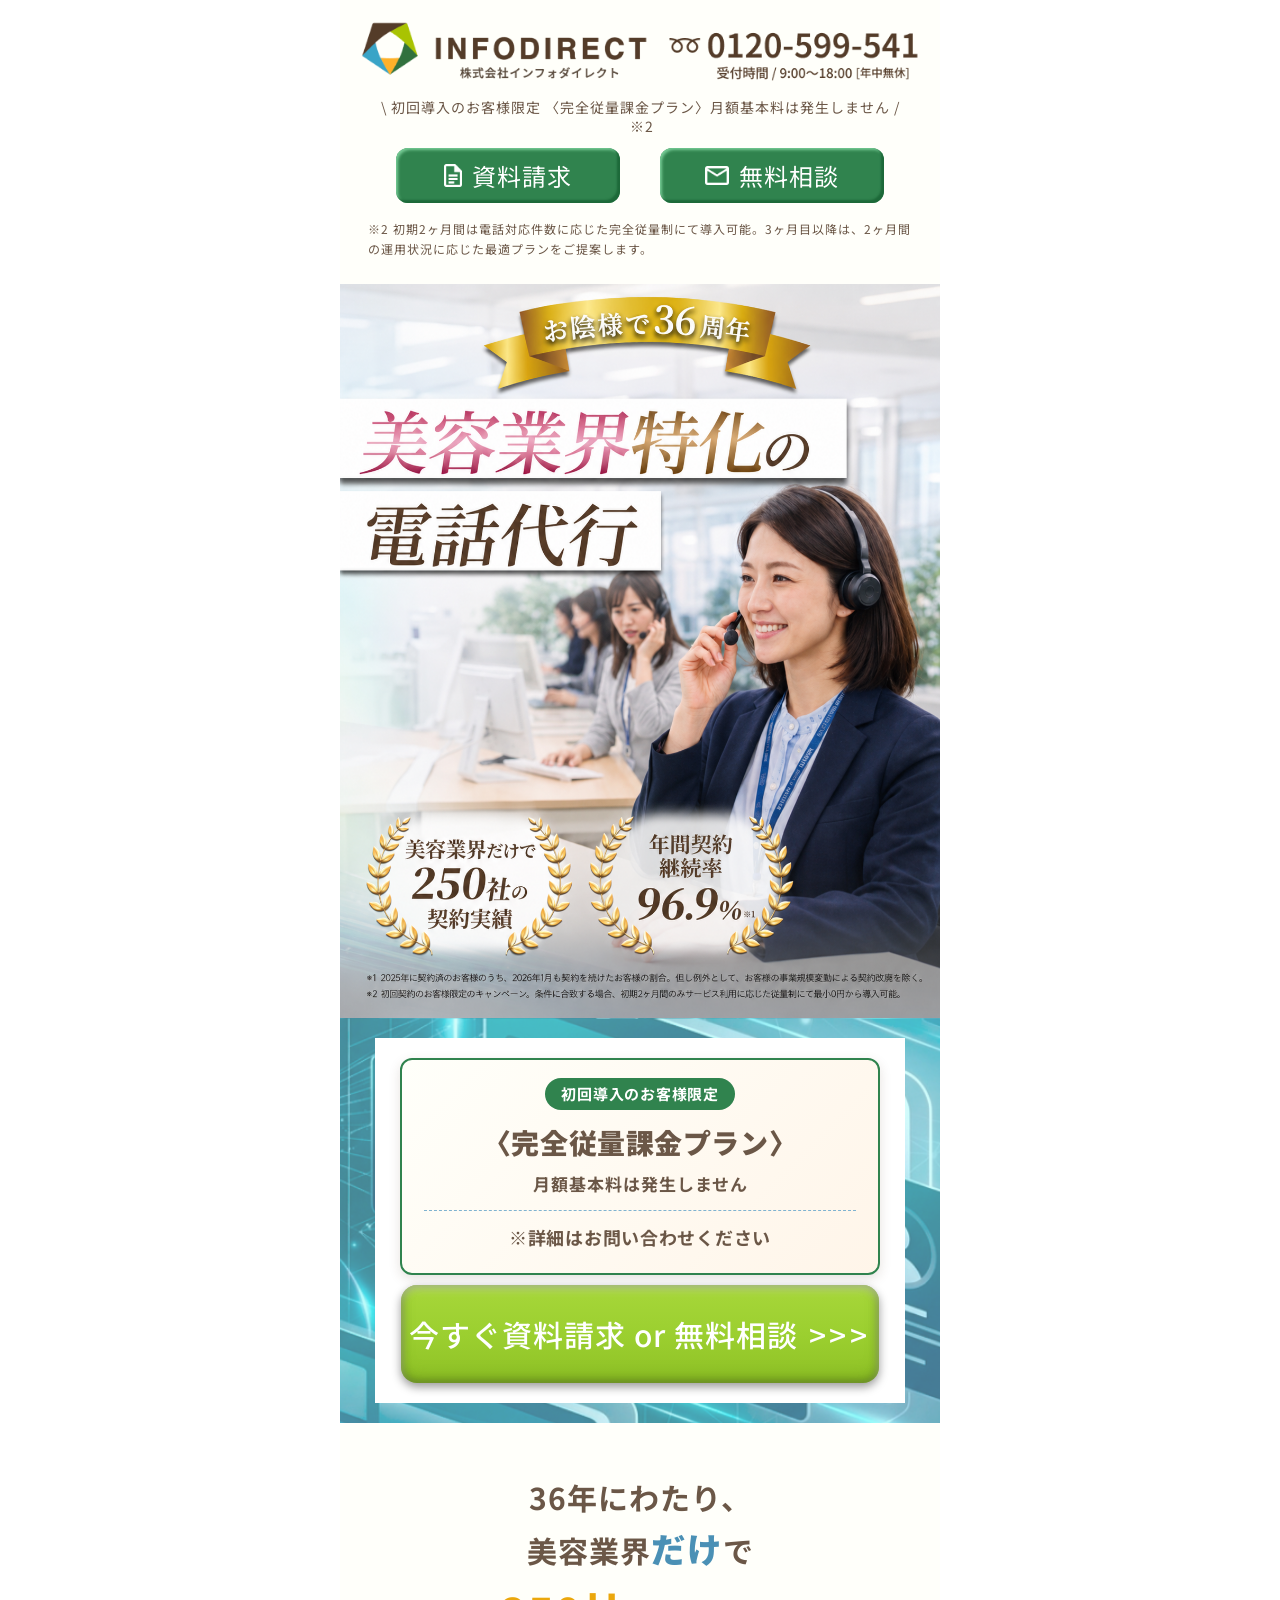
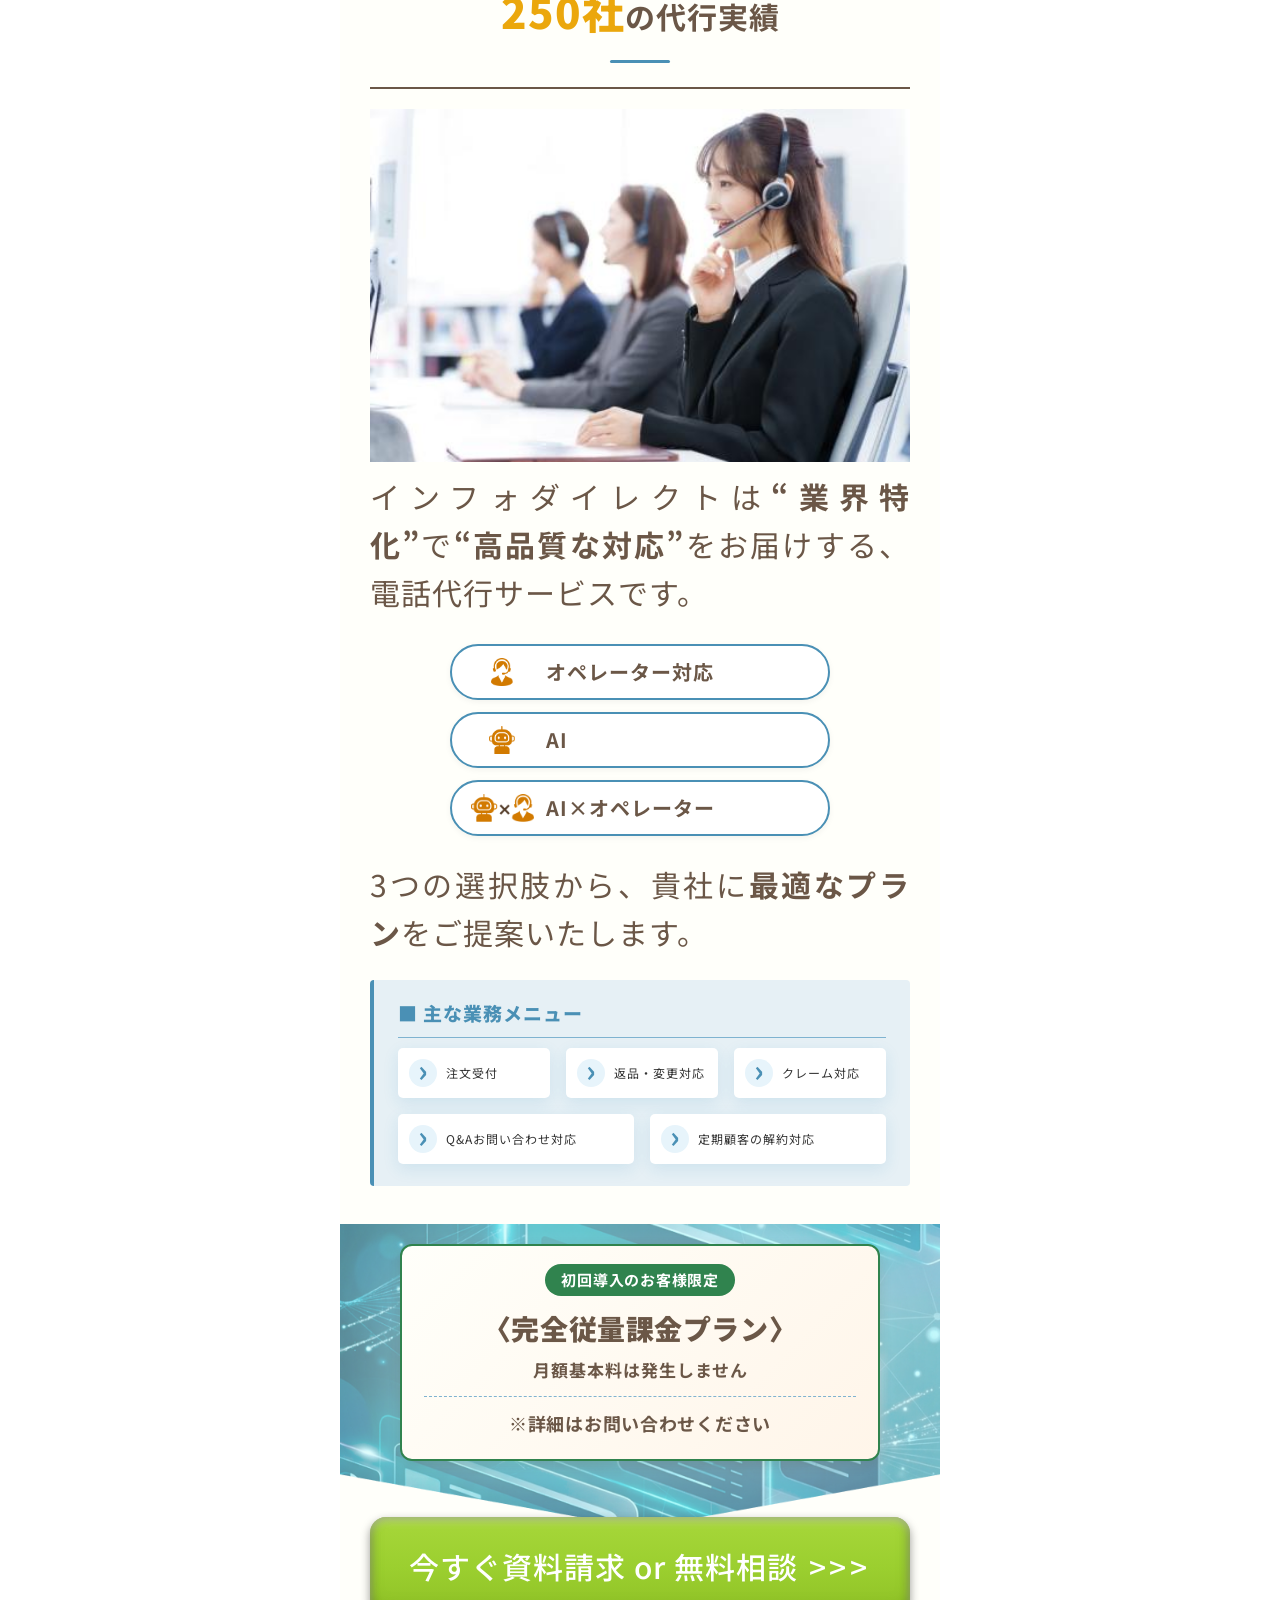
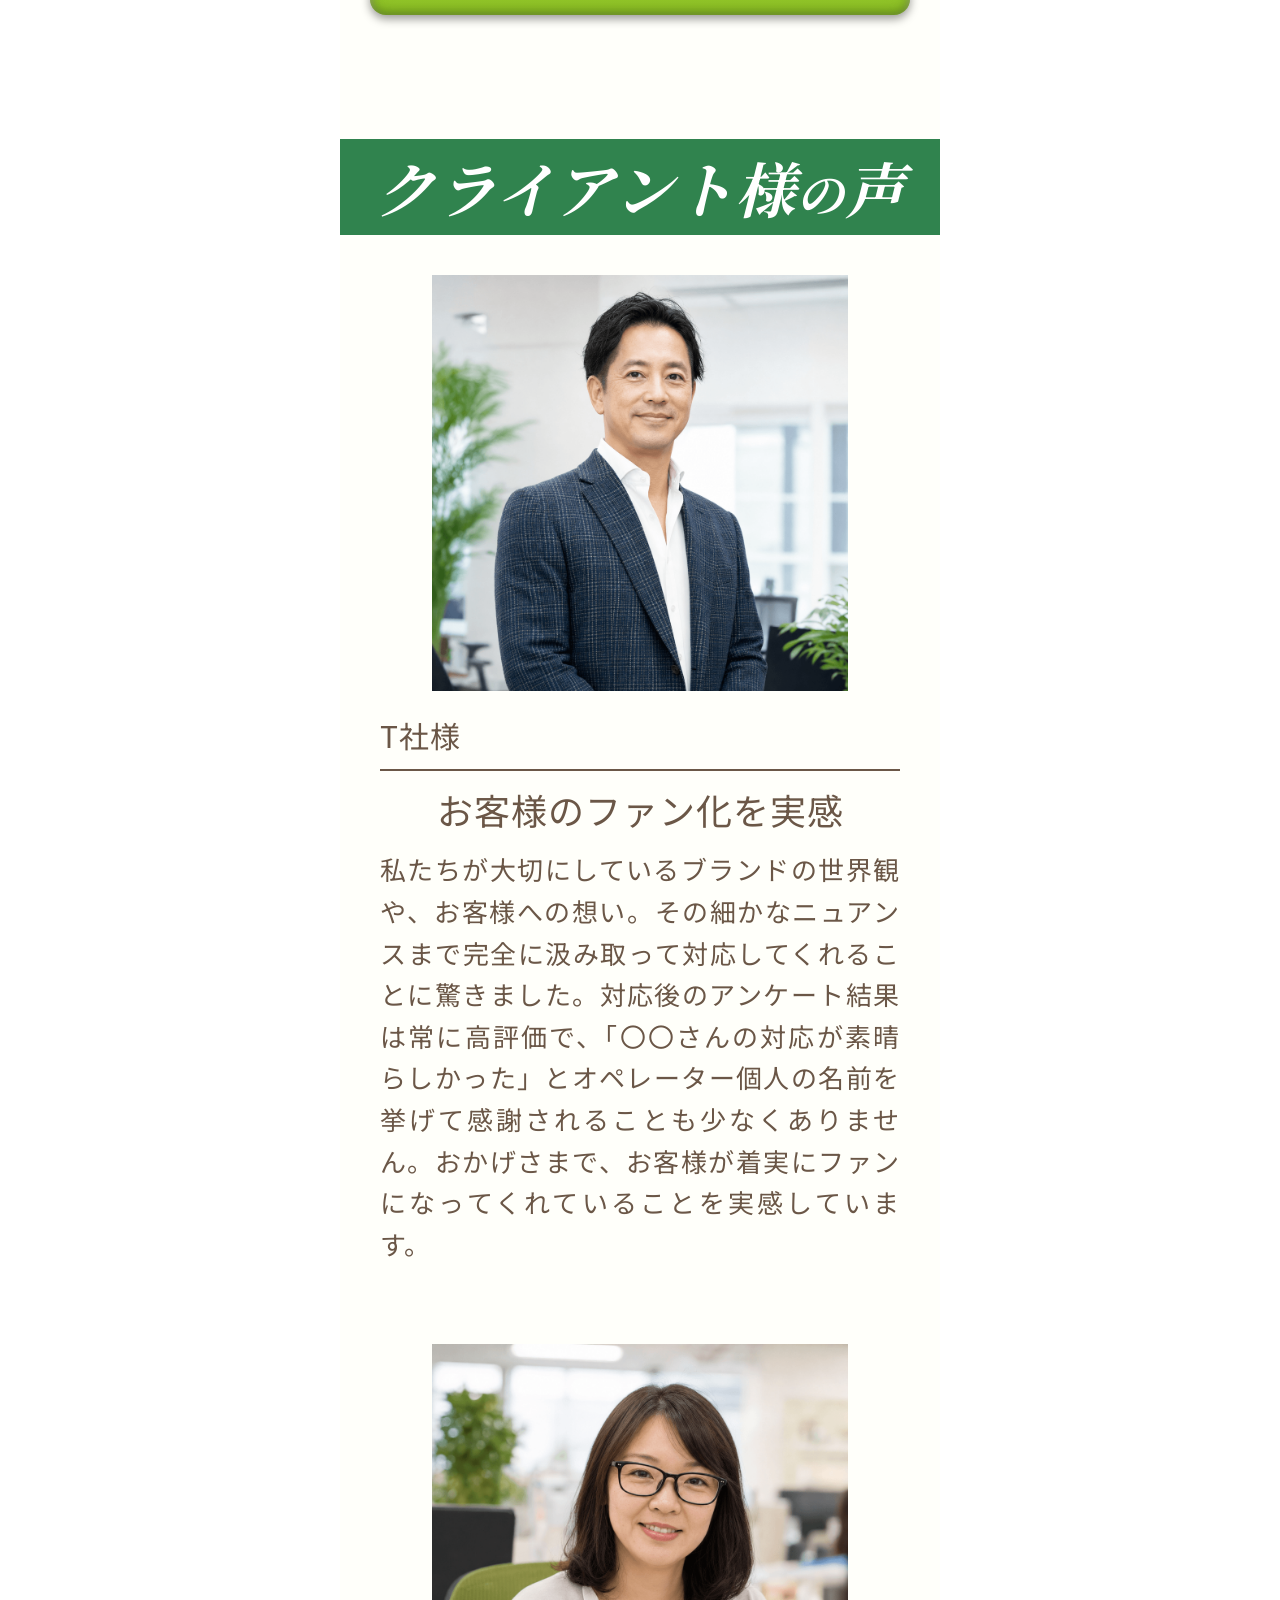
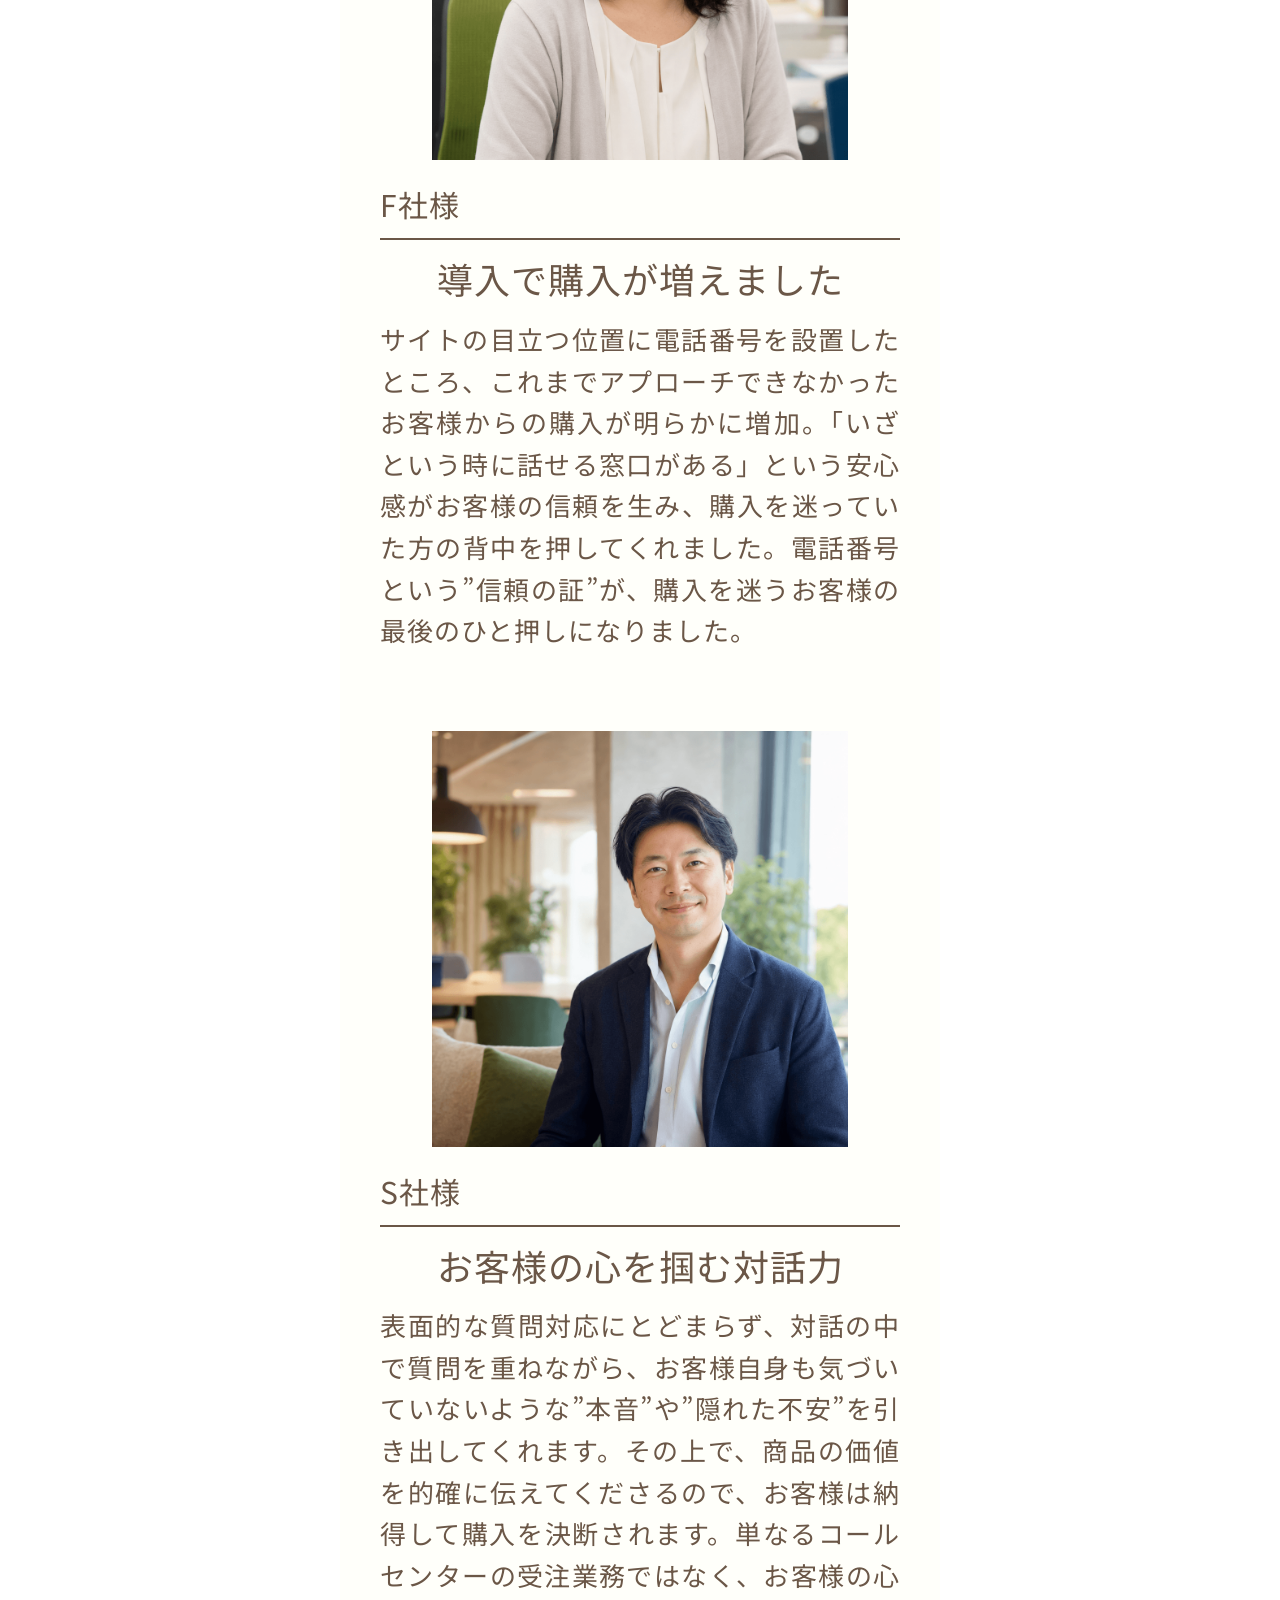
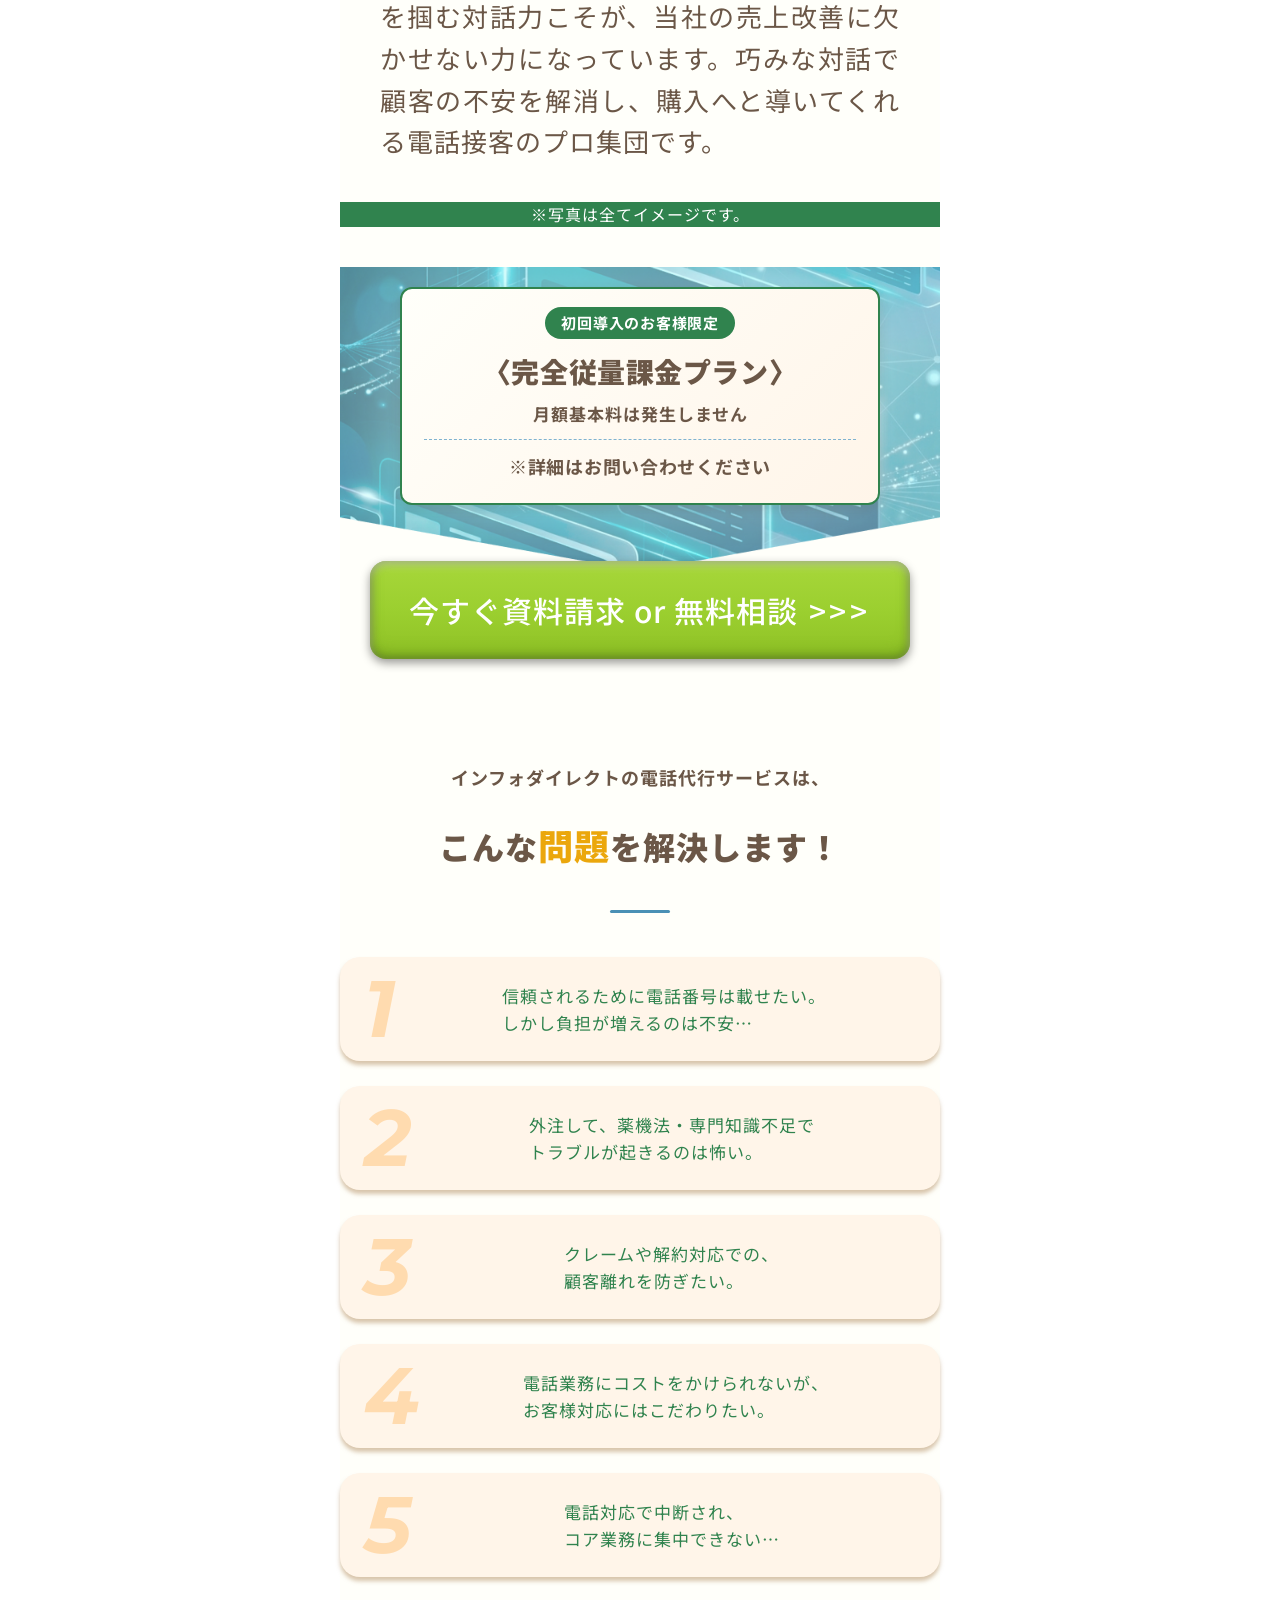
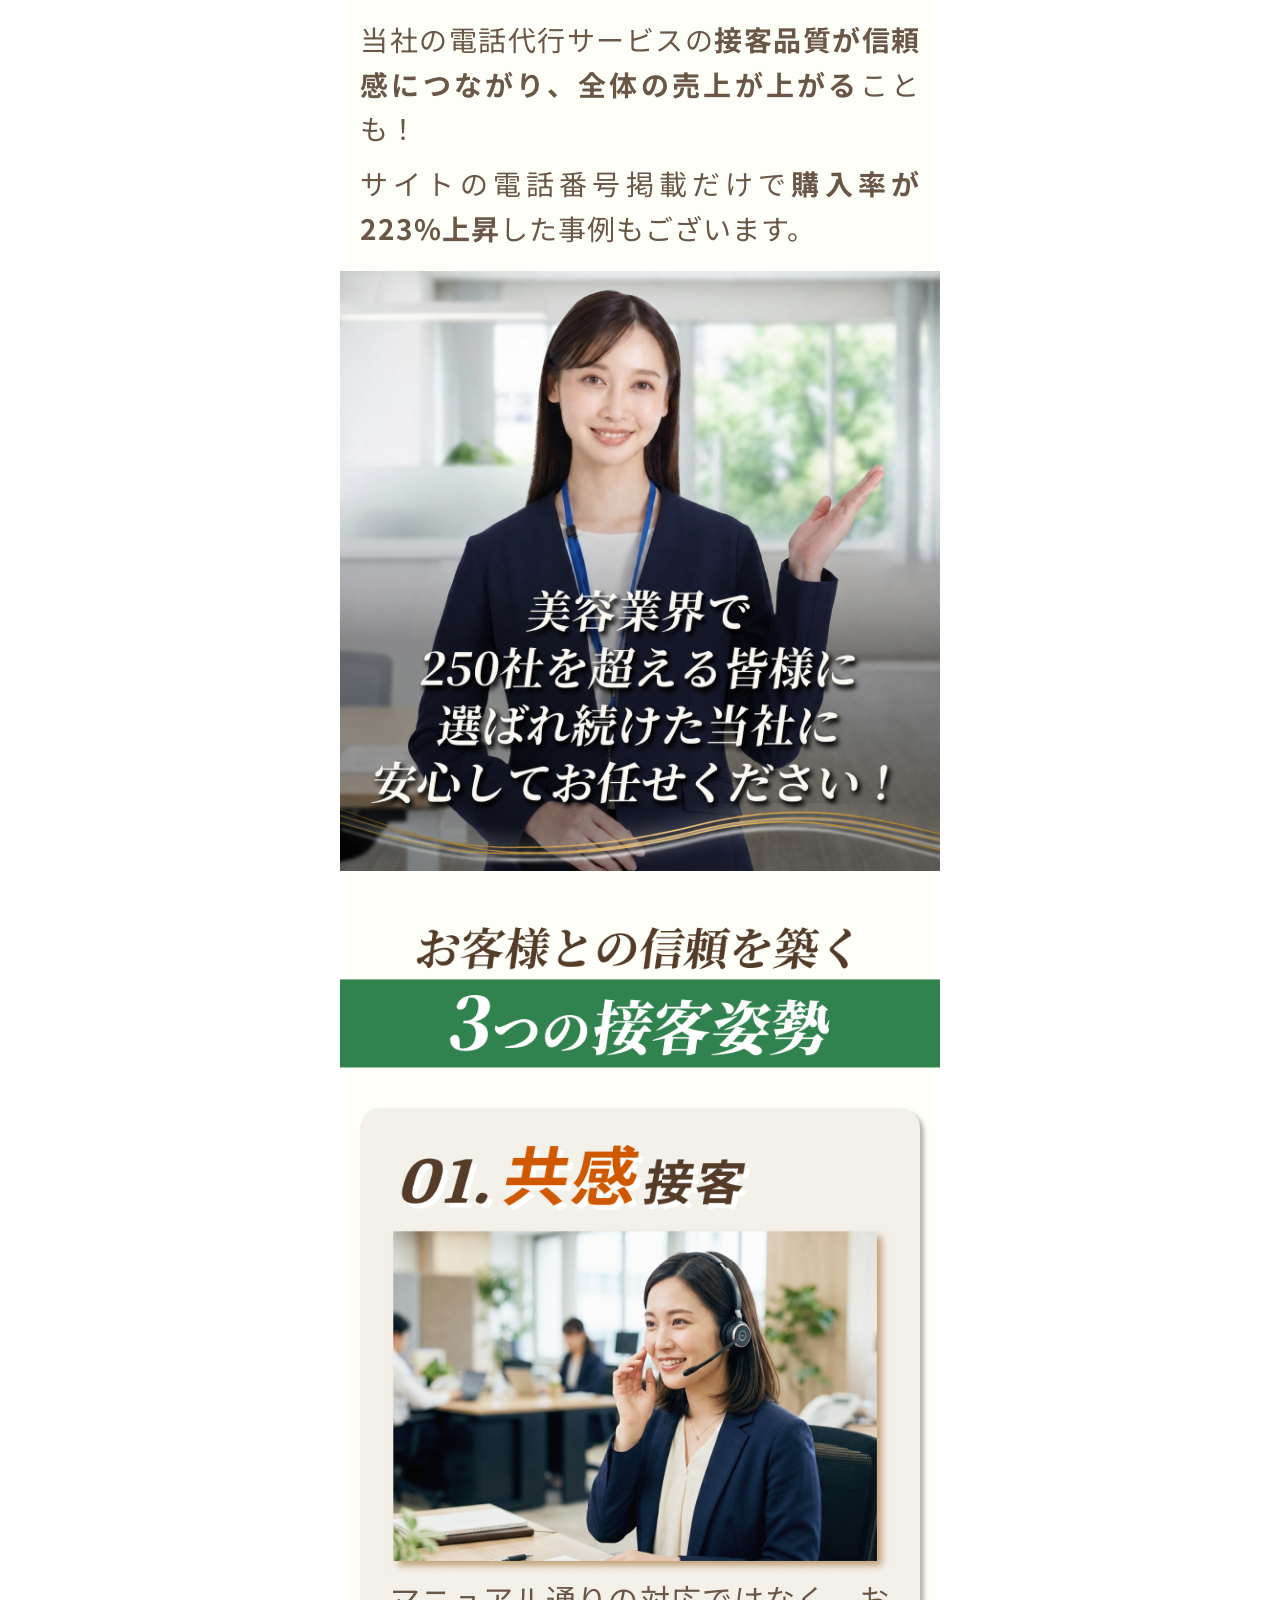
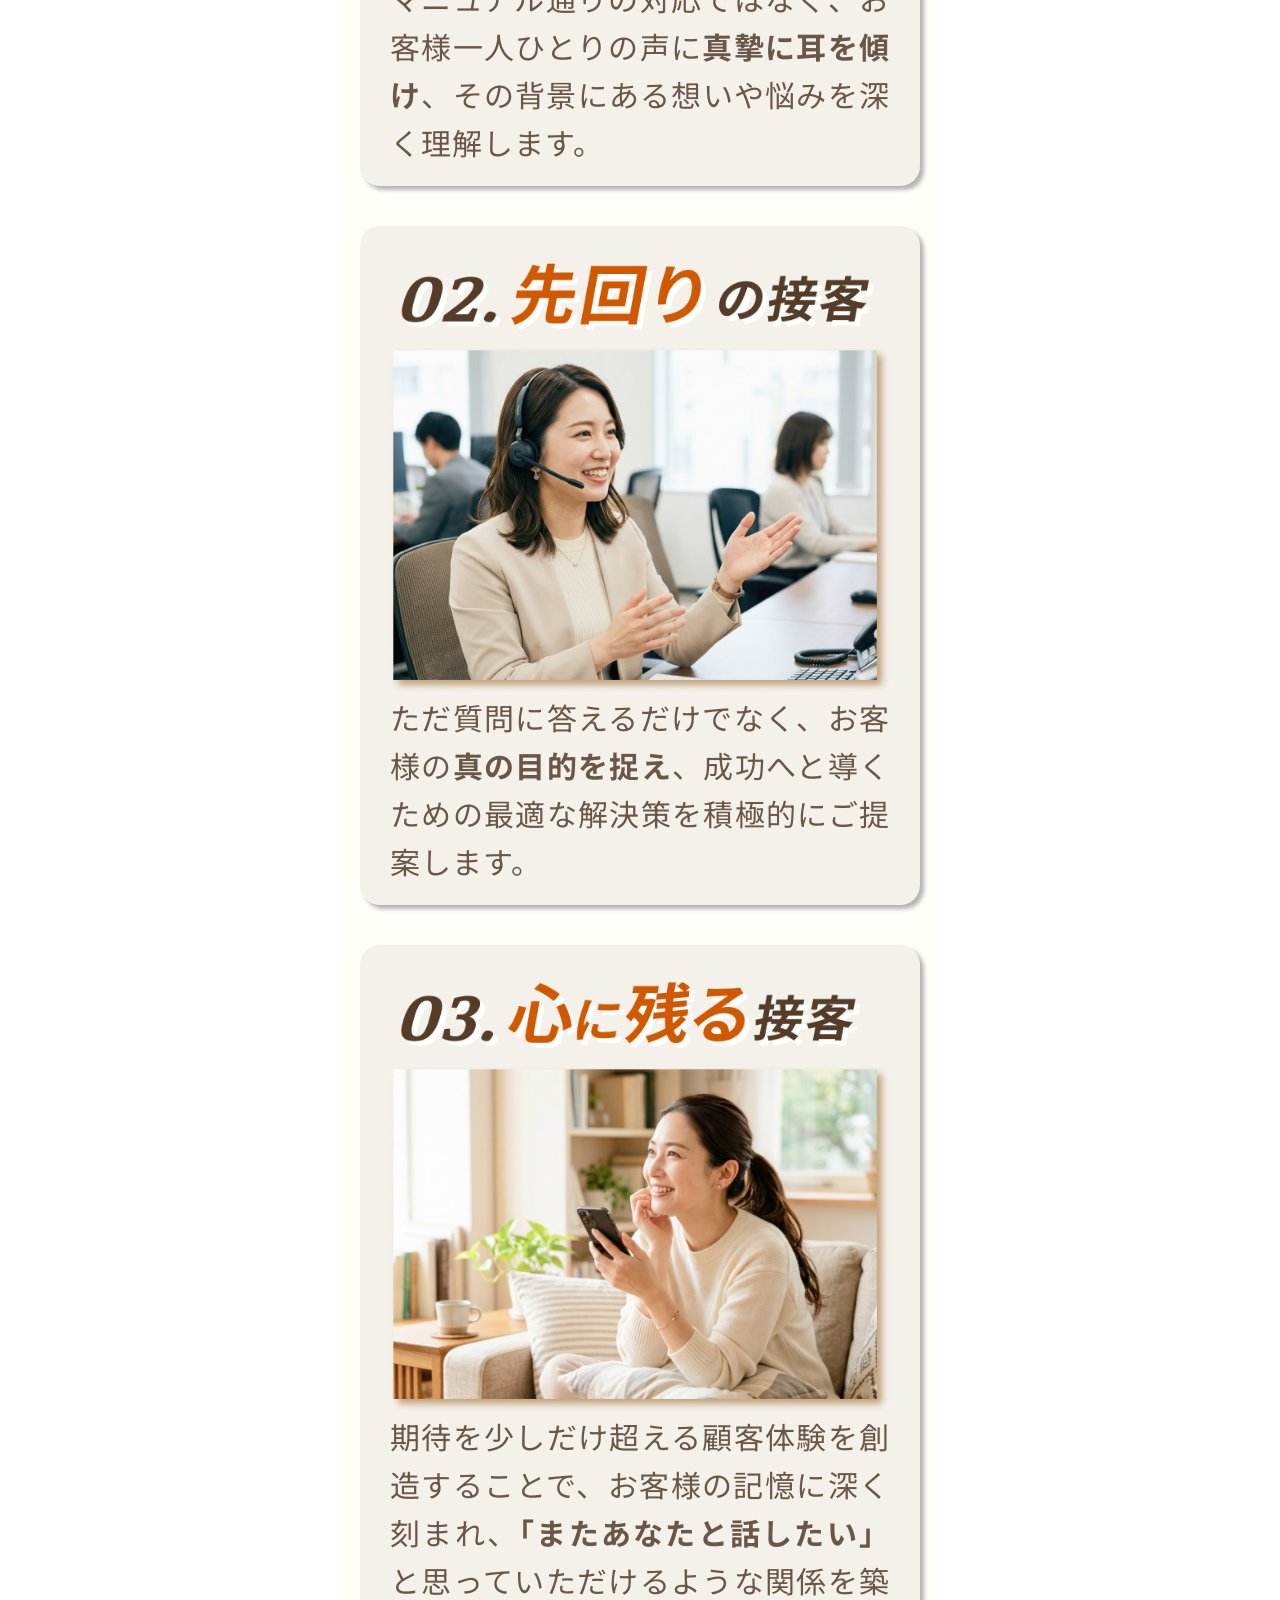
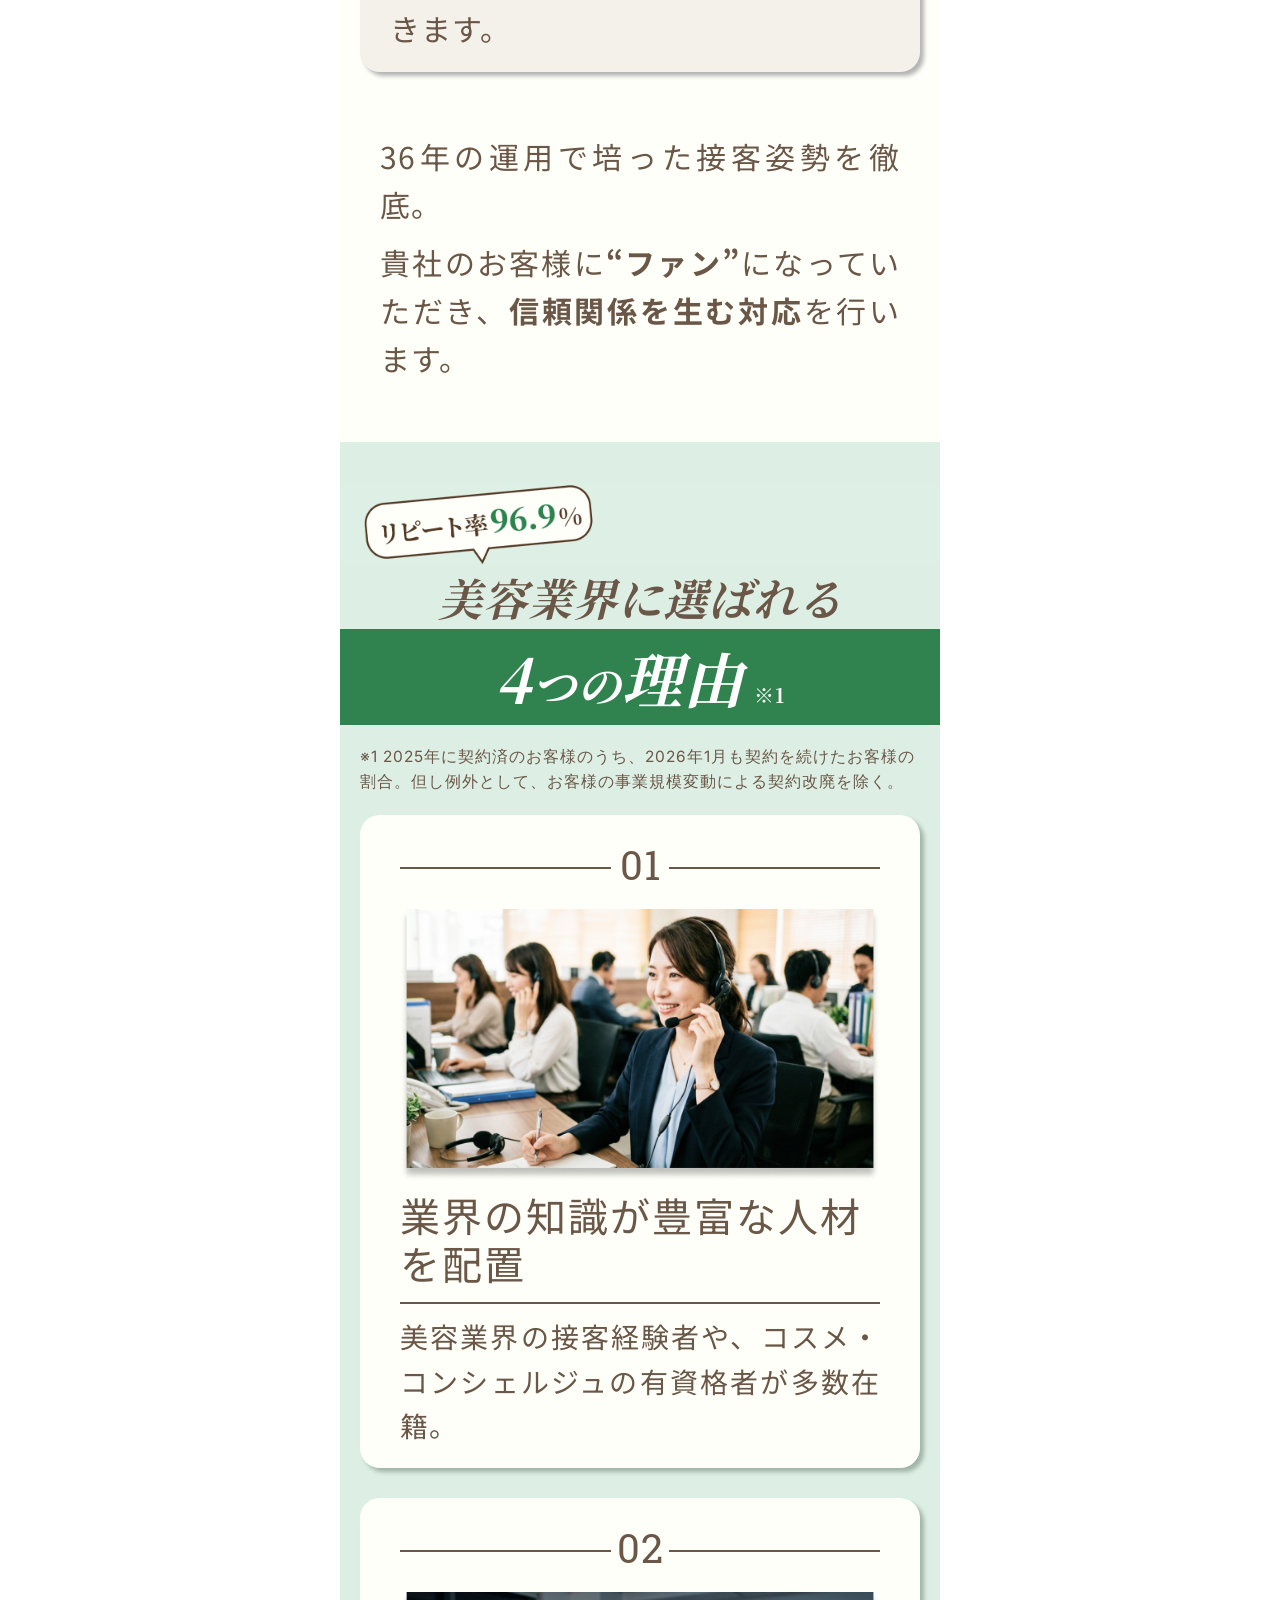
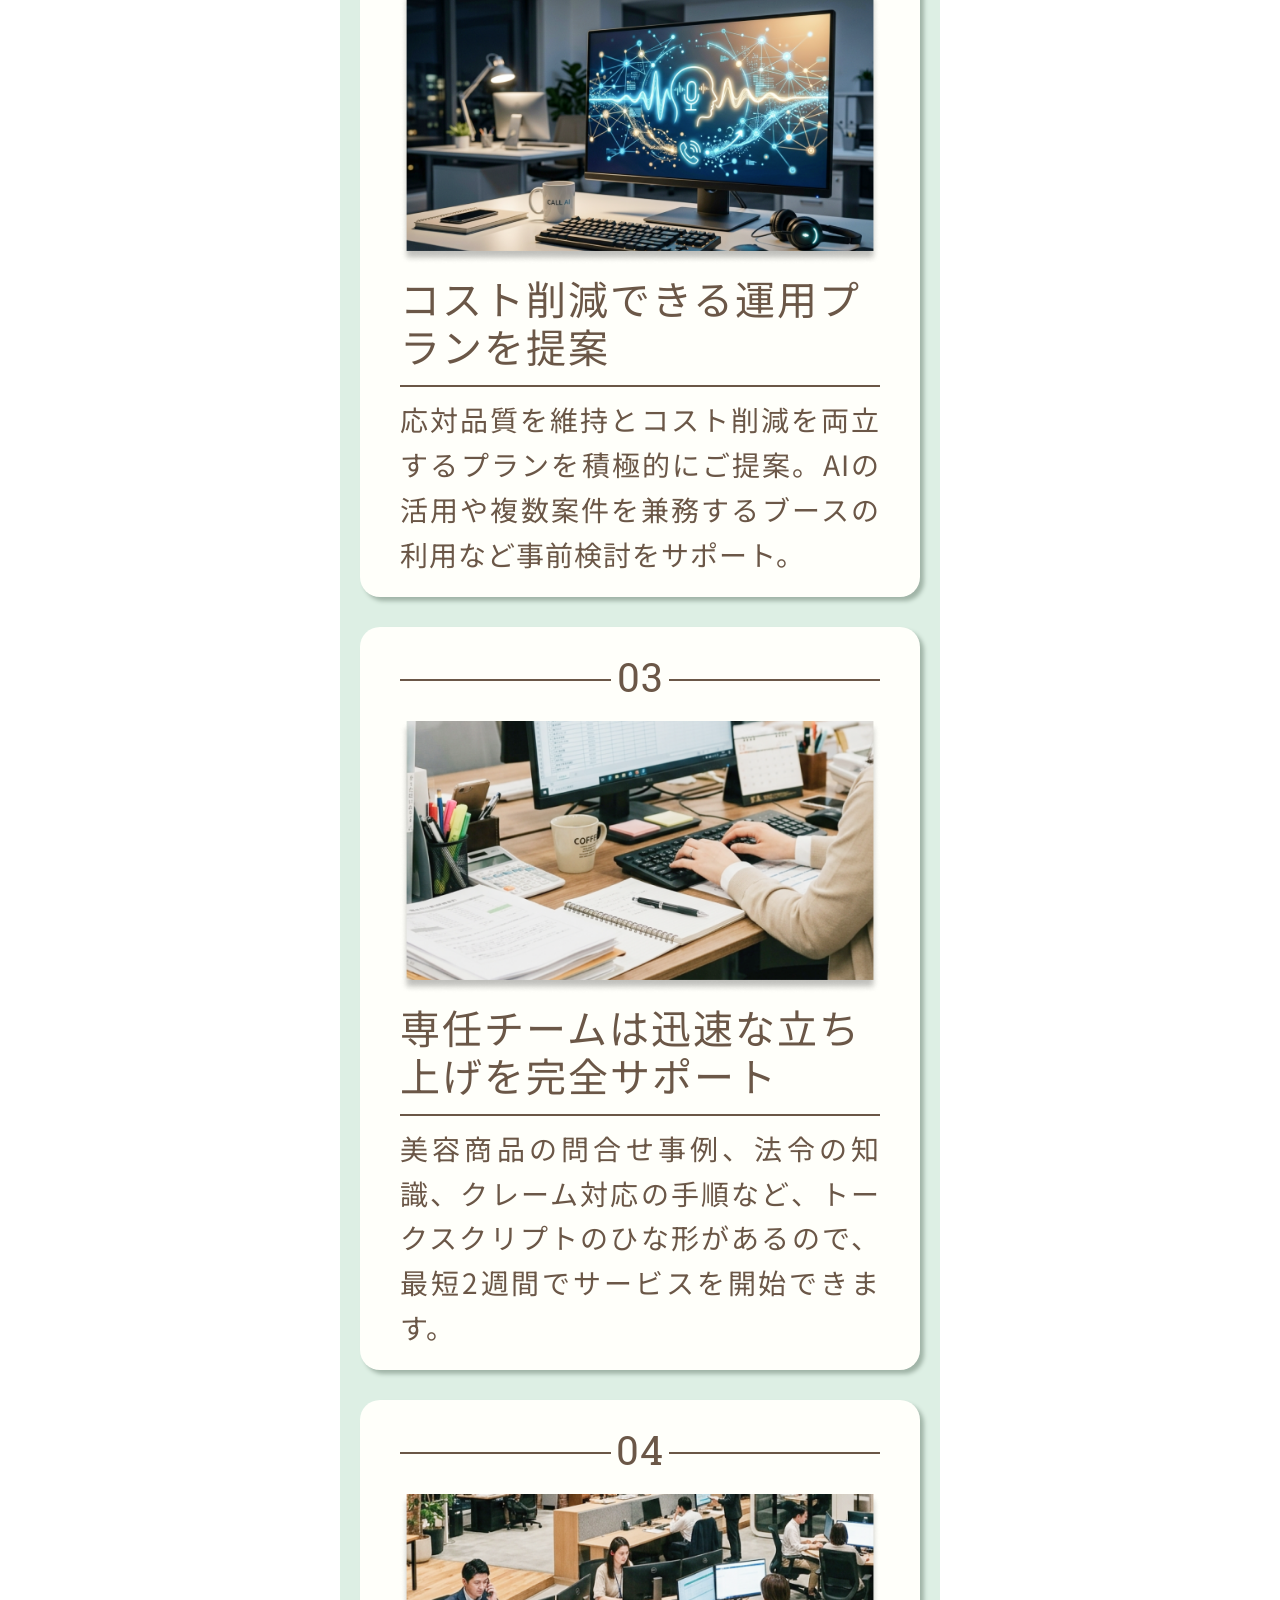
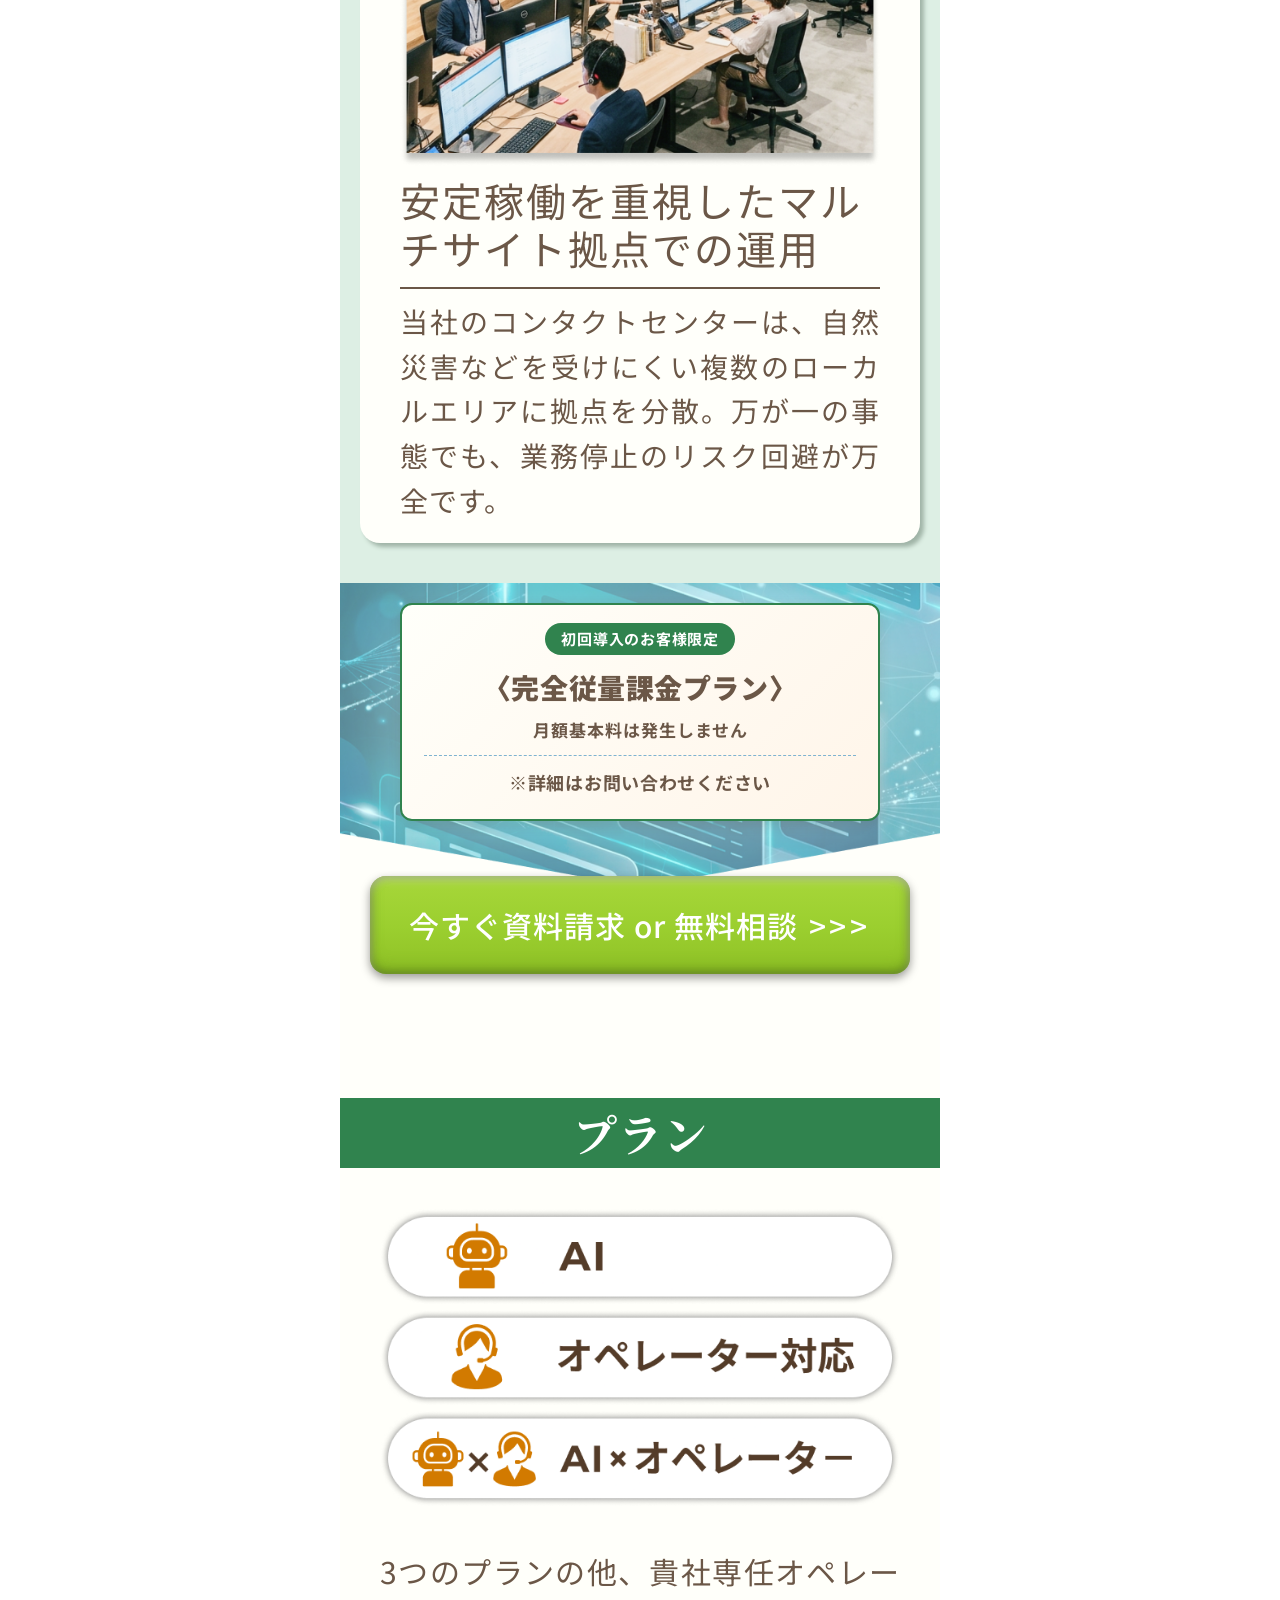
==== commit c8de95d8: "ロゴ画像のパス修正" ====
--- a/contact_confirm.html
+++ b/contact_confirm.html
@@ -16,7 +16,7 @@
 <body>
     <header class="hero">
         <div class="container">
-            <div class="logo"><img src="/img/logo.png" alt="logo"></div>
+            <div class="logo"><img src="../img/logo.png" alt="logo"></div>
         </div>
     </header>
 
--- a/style.css
+++ b/style.css
@@ -113,6 +113,17 @@
     height: auto;
 }
 
+.hero .container .note-block {
+    margin-top: 10px;
+    padding: 6px 8px;
+}
+
+.hero .container .note-block .note {
+    text-align: left;
+    font-size: clamp(8px, 3vw, 12px);
+    color: #6B5747;
+}
+
 /* セクションごとの色分け */
 .fv .container {
     padding: 0;
@@ -170,6 +181,9 @@
 .campaign-1 .container .inner {
     background: #fff;
     padding: 20px 0;
+    display: flex;
+    flex-direction: column;
+    gap: 10px;
 }
 
 .campaign-1 .container .inner .image {
@@ -183,9 +197,44 @@
     font-size: clamp(10px, 4vw, 20px);
 }
 
-.campaign-1 .container .inner .btn {
+.campaign-1 .container .inner .btn,
+.campaign-2 .container .inner .cta-button .btn {
+    display: flex;
+    align-items: center;
+    justify-content: center;
     width: 90%;
+    min-height: 66px;
     margin: 0 auto;
+    padding: 0.55em 1.15em;
+    border-radius: 12px;
+    background: linear-gradient(180deg, #a7d73a 0%, #9bcf2f 52%, #8fc126 100%);
+    box-shadow:
+        inset 0 4px 8px rgba(255, 255, 255, 0.45),
+        inset 0 -8px 14px rgba(98, 147, 22, 0.35),
+        inset 0 0 10px rgba(0, 0, 0, 0.6),
+        0 4px 10px rgba(0, 0, 0, 0.4);
+    color: #fff;
+    font-size: 20px;
+    font-weight: 500;
+    line-height: 1.2;
+    text-align: center;
+    white-space: nowrap;
+}
+
+.campaign-1 .container .inner .btn::after,
+.campaign-2 .container .inner .cta-button .btn::after {
+    content: ">>>";
+    margin-left: 0.35em;
+    letter-spacing: 0.12em;
+}
+
+@media (min-width: 480px) {
+    .campaign-1 .container .inner .btn,
+    .campaign-2 .container .inner .cta-button .btn {
+        min-height: 98px;
+        border-radius: 16px;
+        font-size: 30px;
+    }
 }
 
 .campaign-2 .container {
@@ -210,7 +259,6 @@
     display: flex;
     flex-direction: column;
     gap: 5px;
-    padding: 0 20px;
 }
 
 .campaign-2 .container .inner .cta-button .note {
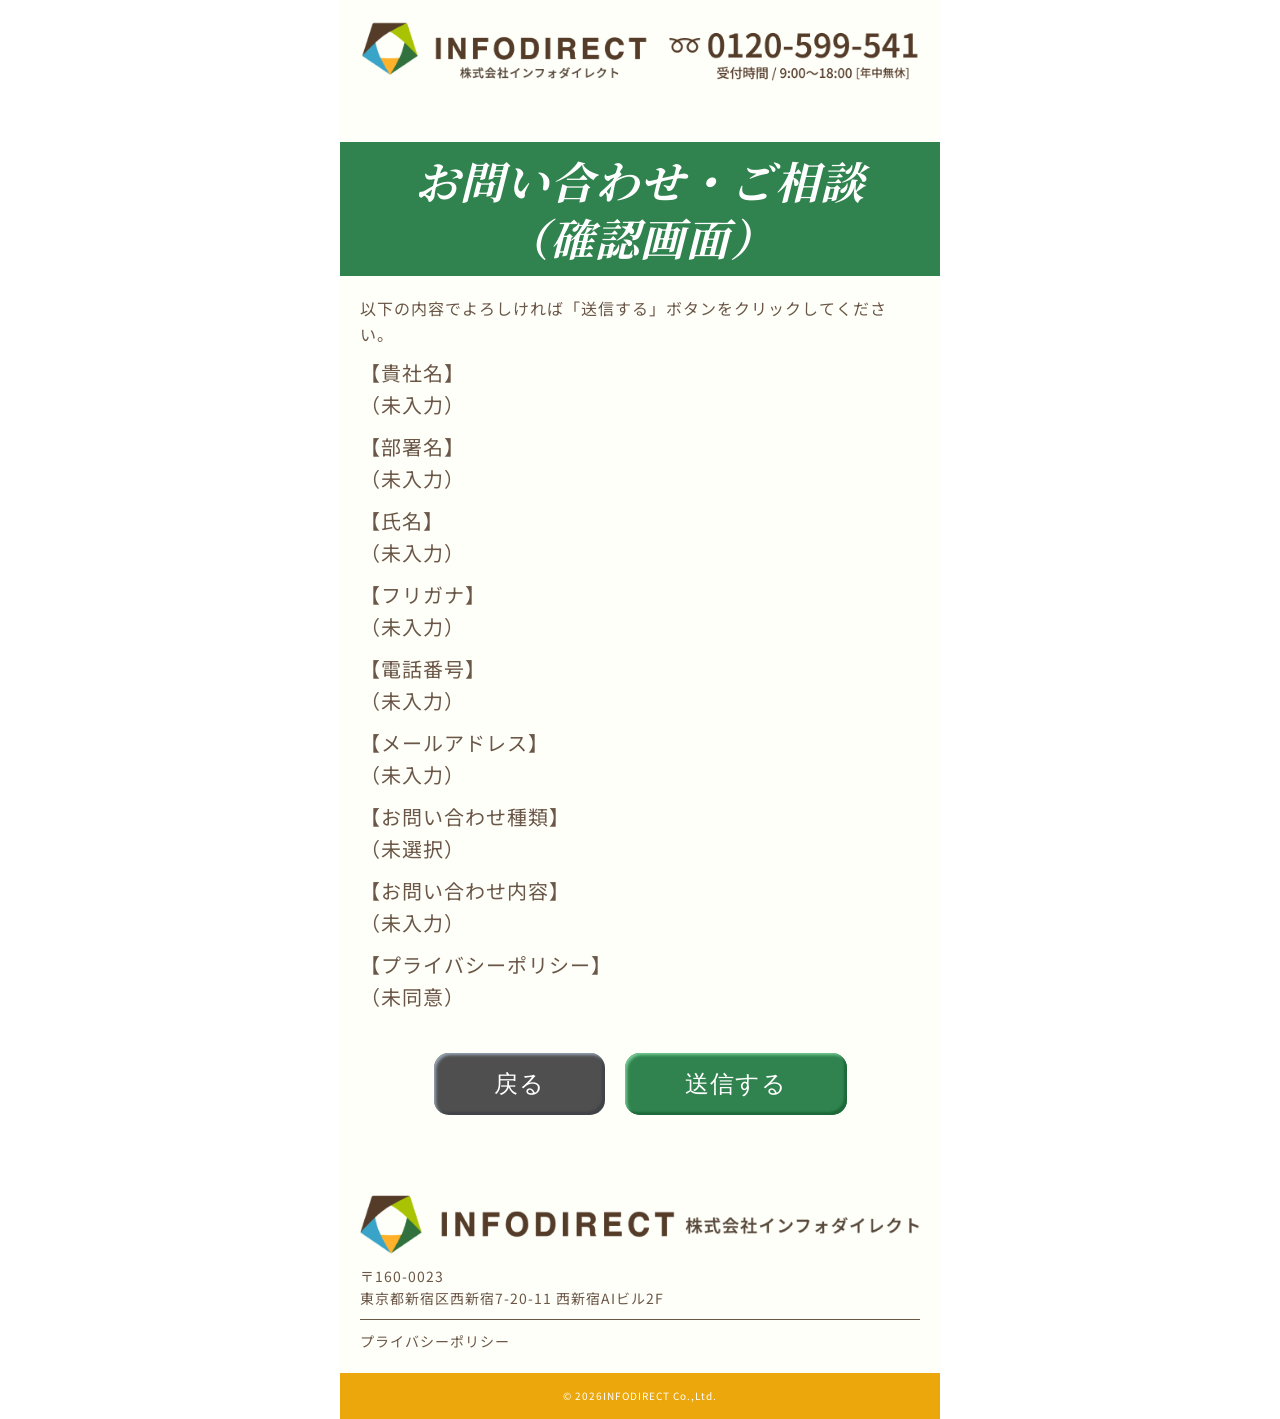
==== commit 8226f1f0: "gtmタグ追加、cf7とのrest api接続。" ====
--- a/contact_confirm.html
+++ b/contact_confirm.html
@@ -11,12 +11,13 @@
     <link
         href="https://fonts.googleapis.com/css2?family=Noto+Serif+JP:wght@200..900&family=Noto+Sans+JP:wght@100..900&family=Inter:ital,wght@0,100..900;1,100..900&family=Montserrat:ital,wght@0,100..900;1,100..900&family=Noticia+Text:ital,wght@0,400;0,700;1,400;1,700&family=Battambang:wght@100;300;400;700;900&display=swap"
         rel="stylesheet">
+    <script src="https://www.google.com/recaptcha/api.js?render=6LfWIVsqAAAAAKByx7i5wj2gpUj3E-kojfly7E-U" async defer></script>
 </head>
 
 <body>
     <header class="hero">
         <div class="container">
-            <div class="logo"><img src="../img/logo.png" alt="logo"></div>
+            <div class="logo"><img src="img/logo.png" alt="logo"></div>
         </div>
     </header>
 
@@ -47,64 +48,119 @@
     </section>
 
     <script>
-        document.addEventListener("DOMContentLoaded", () => {
+        document.addEventListener('DOMContentLoaded', function() {
+            const submitBtn = document.getElementById('contactSubmitBtn');
+            const backBtn = document.getElementById('contactBackBtn');
+            const formId = '11749';
+            const RECAPTCHA_SITE_KEY = '6LfWIVsqAAAAAKByx7i5wj2gpUj3E-kojfly7E-U';
+            const thanksUrl = 'contact-thanks.html';
+            const apiUrl = `https://infodirect.co.jp/wp-json/contact-form-7/v1/contact-forms/${formId}/feedback`;
 
-            const GAS_URL = "https://script.google.com/macros/s/AKfycbyG_PMTezzxDsAAbJTWtvfkw399SkQpyGg_1feNgmZ9mOjBfbbSMwCFwY5xkxrcyw/exec";
+            function resetSubmitBtn() {
+                submitBtn.disabled = false;
+                submitBtn.textContent = '送信する';
+            }
 
-            // sessionStorageからデータ取得
-            const raw = sessionStorage.getItem("contactData");
-            if (!raw) {
-                alert("入力データが見つかりません。フォームから入力しなおしてください。");
-                location.href = "index.html#contact";
-                return;
+            function getRecaptchaToken() {
+                return new Promise(function(resolve, reject) {
+                    if (typeof grecaptcha === 'undefined') {
+                        reject(new Error('reCAPTCHA not loaded'));
+                        return;
+                    }
+                    grecaptcha.ready(function() {
+                        grecaptcha.execute(RECAPTCHA_SITE_KEY, { action: 'contact' })
+                            .then(resolve)
+                            .catch(reject);
+                    });
+                });
             }
-            const data = JSON.parse(raw);
 
-            // 確認画面に値を表示
-            document.getElementById("c-company").textContent    = data.company    || "\u00A0";
-            document.getElementById("c-department").textContent = data.department || "\u00A0";
-            document.getElementById("c-name").textContent       = data.name       || "\u00A0";
-            document.getElementById("c-kana").textContent       = data.kana       || "\u00A0";
-            document.getElementById("c-tel").textContent        = data.tel        || "\u00A0";
-            document.getElementById("c-email").textContent      = data.email      || "\u00A0";
-            document.getElementById("c-os").textContent         = data.os         || "\u00A0";
-            document.getElementById("c-message").textContent    = data.message    || "\u00A0";
-            document.getElementById("c-privacy").textContent    = data.privacy === "同意" ? "同意する" : "\u00A0";
+            function buildFormData() {
+                const formData = new FormData();
+                formData.append('_wpcf7', formId);
+                formData.append('_wpcf7_unit_tag', 'wpcf7-f' + formId + '-o1');
+                formData.append('_wpcf7_container_post', '0');
+                formData.append('_wpcf7_locale', 'ja');
+                formData.append('your-company', sessionStorage.getItem('your-company') || '');
+                formData.append('your-busyo', sessionStorage.getItem('your-busyo') || '');
+                formData.append('your-name', sessionStorage.getItem('your-name') || '');
+                formData.append('your-furigana', sessionStorage.getItem('your-furigana') || '');
+                formData.append('your-tel', sessionStorage.getItem('your-tel') || '');
+                formData.append('your-email', sessionStorage.getItem('your-email') || '');
+                formData.append('your-message', sessionStorage.getItem('your-message') || '');
+                formData.append('privacy', sessionStorage.getItem('privacy') || '');
 
-            // 戻るボタン
-            document.getElementById("contactBackBtn").addEventListener("click", () => {
-                history.back();
-            });
+                const choiceService = sessionStorage.getItem('choice-service') || '';
+                if (choiceService) {
+                    choiceService.split(', ').forEach(function(value) {
+                        formData.append('choice-service', value);
+                    });
+                }
 
-            // 送信ボタン
-            document.getElementById("contactSubmitBtn").addEventListener("click", async () => {
-                const btn = document.getElementById("contactSubmitBtn");
-                btn.disabled = true;
-                btn.textContent = "送信中...";
+                return formData;
+            }
 
-                try {
-                    const response = await fetch(GAS_URL, {
-                        method: "POST",
-                        body: JSON.stringify(data)
-                    });
+            function handleCf7Response(data) {
+                if (data.status === 'mail_sent') {
+                    sessionStorage.clear();
+                    window.location.href = thanksUrl;
+                } else if (data.status === 'spam') {
+                    alert('送信がスパム判定されました。WordPress側のCF7スパム設定の確認が必要です。');
+                    console.error('CF7 spam response:', data);
+                    resetSubmitBtn();
+                } else if (data.invalid_fields && data.invalid_fields.length > 0) {
+                    const messages = data.invalid_fields.map(function(field) {
+                        return field.message;
+                    }).join('\n');
+                    alert('入力内容に問題があります。\n' + messages);
+                    resetSubmitBtn();
+                } else {
+                    alert('送信に失敗しました。（' + data.status + '）: ' + data.message);
+                    resetSubmitBtn();
+                }
+            }
 
-                    const result = await response.json();
+            document.getElementById('c-company').textContent = sessionStorage.getItem('your-company') || '（未入力）';
+            document.getElementById('c-department').textContent = sessionStorage.getItem('your-busyo') || '（未入力）';
+            document.getElementById('c-name').textContent = sessionStorage.getItem('your-name') || '（未入力）';
+            document.getElementById('c-kana').textContent = sessionStorage.getItem('your-furigana') || '（未入力）';
+            document.getElementById('c-tel').textContent = sessionStorage.getItem('your-tel') || '（未入力）';
+            document.getElementById('c-email').textContent = sessionStorage.getItem('your-email') || '（未入力）';
+            document.getElementById('c-os').textContent = sessionStorage.getItem('choice-service') || '（未選択）';
+            document.getElementById('c-message').textContent = sessionStorage.getItem('your-message') || '（未入力）';
+            document.getElementById('c-privacy').textContent = sessionStorage.getItem('privacy') === '同意' ? '同意する' : '（未同意）';
 
-                    if (result.status === "success") {
-                        sessionStorage.removeItem("contactData");
-                        location.href = "thanks.html";
-                    } else {
-                        alert("送信に失敗しました。しばらくしてからもう一度お試しください。");
-                        btn.disabled = false;
-                        btn.textContent = "送信する";
-                    }
-                } catch (err) {
-                    alert("通信エラーが発生しました。");
-                    console.error(err);
-                    btn.disabled = false;
-                    btn.textContent = "送信する";
-                }
-            });
+            if (backBtn) {
+                backBtn.addEventListener('click', function() {
+                    history.back();
+                });
+            }
+
+            if (submitBtn) {
+                submitBtn.addEventListener('click', function() {
+                    submitBtn.disabled = true;
+                    submitBtn.textContent = '送信中...';
+
+                    getRecaptchaToken()
+                        .then(function(token) {
+                            const formData = buildFormData();
+                            formData.append('_wpcf7_recaptcha_response', token);
+
+                            return fetch(apiUrl, {
+                                method: 'POST',
+                                headers: { 'Accept': 'application/json' },
+                                body: formData
+                            });
+                        })
+                        .then(function(response) { return response.json(); })
+                        .then(handleCf7Response)
+                        .catch(function(error) {
+                            console.error(error);
+                            alert('通信エラーが発生しました。reCAPTCHAの読み込みを確認してください。');
+                            resetSubmitBtn();
+                        });
+                });
+            }
         });
     </script>
 
--- a/style.css
+++ b/style.css
@@ -61,9 +61,11 @@
 }
 
 .hero .container .campaign {
-    font-size: clamp(10px, 4vw, 20px);
     margin: 10px auto 5px;
     text-align: center;
+    font-size: clamp(11px, 2.6vw, 14px);
+    line-height: 1.4;
+    padding: 6px 0;
 }
 
 .hero .container .campaign span {
@@ -111,17 +113,6 @@
     min-width: 20px;
     max-width: 24px;
     height: auto;
-}
-
-.hero .container .note-block {
-    margin-top: 10px;
-    padding: 6px 8px;
-}
-
-.hero .container .note-block .note {
-    text-align: left;
-    font-size: clamp(8px, 3vw, 12px);
-    color: #6B5747;
 }
 
 /* セクションごとの色分け */
@@ -1188,6 +1179,16 @@
     display: inline-block;
     margin: 0 auto;
     text-align: center;
+}
+
+.hp-field {
+    position: absolute;
+    left: -9999px;
+    width: 1px;
+    height: 1px;
+    overflow: hidden;
+    opacity: 0;
+    pointer-events: none;
 }
 
 .back-btn {
@@ -1509,12 +1510,6 @@
     font-size: 1.1em;
 }
 
-/* hero campaign banner (新キャンペーン表記の文字数調整) */
-.hero .container .campaign {
-    font-size: clamp(11px, 2.6vw, 14px);
-    line-height: 1.4;
-    padding: 6px 8px;
-}
 
 /* ========================================
    2026-05-19 配色刷新 — Blue accent 追加
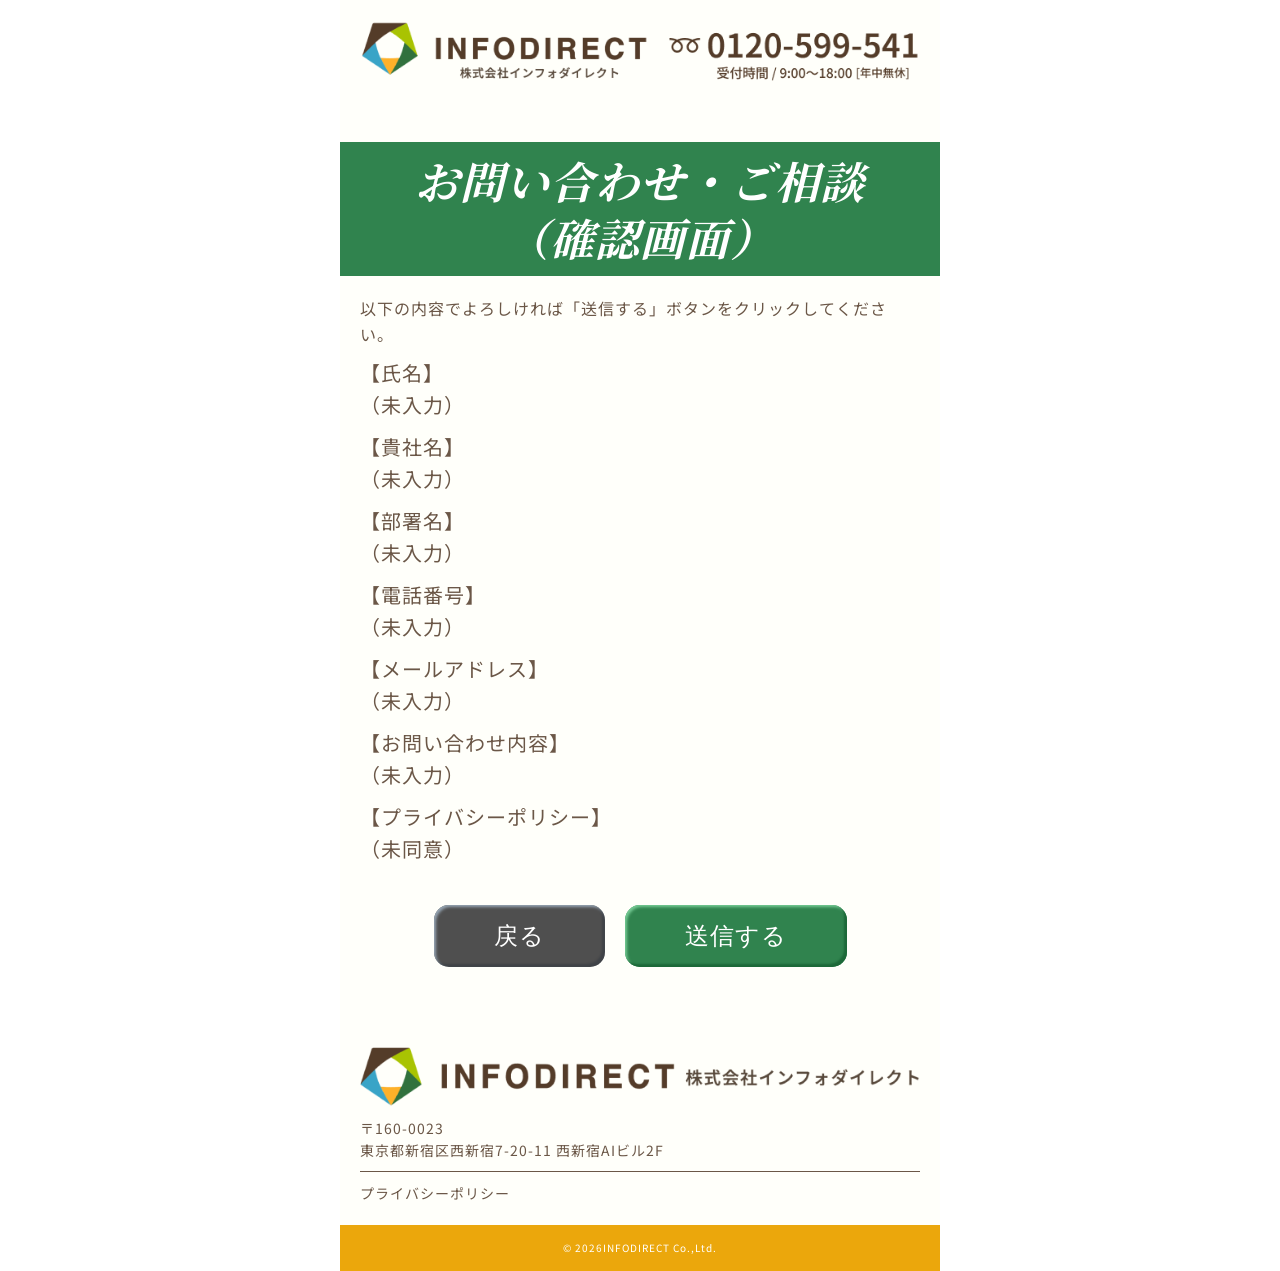
==== commit 5e86ceb5: "資料請求フォームを削除し、お問い合わせフォームと確認画面を簡素化 Co-authored-by: Cursor <cursoragent@cursor.com>" ====
--- a/contact_confirm.html
+++ b/contact_confirm.html
@@ -1,182 +1,256 @@
-<!DOCTYPE html>
+<!doctype html>
 <html lang="ja">
-
-<head>
-    <meta charset="UTF-8">
-    <meta name="viewport" content="width=device-width, initial-scale=1.0">
+  <head>
+    <meta charset="UTF-8" />
+    <meta name="viewport" content="width=device-width, initial-scale=1.0" />
+    <!-- Google Tag Manager -->
+    <script>
+      (function (w, d, s, l, i) {
+        w[l] = w[l] || [];
+        w[l].push({ 'gtm.start': new Date().getTime(), event: 'gtm.js' });
+        var f = d.getElementsByTagName(s)[0],
+          j = d.createElement(s),
+          dl = l != 'dataLayer' ? '&l=' + l : '';
+        j.async = true;
+        j.src = 'https://www.googletagmanager.com/gtm.js?id=' + i + dl;
+        f.parentNode.insertBefore(j, f);
+      })(window, document, 'script', 'dataLayer', 'GTM-NCH82JD6');
+    </script>
+    <!-- End Google Tag Manager -->
     <title>サービス紹介LP</title>
-    <link rel="stylesheet" href="style.css">
-    <link rel="preconnect" href="https://fonts.googleapis.com">
-    <link rel="preconnect" href="https://fonts.gstatic.com" crossorigin>
+    <link rel="stylesheet" href="style.css" />
+    <link rel="preconnect" href="https://fonts.googleapis.com" />
+    <link rel="preconnect" href="https://fonts.gstatic.com" crossorigin />
     <link
-        href="https://fonts.googleapis.com/css2?family=Noto+Serif+JP:wght@200..900&family=Noto+Sans+JP:wght@100..900&family=Inter:ital,wght@0,100..900;1,100..900&family=Montserrat:ital,wght@0,100..900;1,100..900&family=Noticia+Text:ital,wght@0,400;0,700;1,400;1,700&family=Battambang:wght@100;300;400;700;900&display=swap"
-        rel="stylesheet">
-    <script src="https://www.google.com/recaptcha/api.js?render=6LfWIVsqAAAAAKByx7i5wj2gpUj3E-kojfly7E-U" async defer></script>
-</head>
-
-<body>
+      href="https://fonts.googleapis.com/css2?family=Noto+Serif+JP:wght@200..900&family=Noto+Sans+JP:wght@100..900&family=Inter:ital,wght@0,100..900;1,100..900&family=Montserrat:ital,wght@0,100..900;1,100..900&family=Noticia+Text:ital,wght@0,400;0,700;1,400;1,700&family=Battambang:wght@100;300;400;700;900&display=swap"
+      rel="stylesheet" />
+    <script
+      src="https://www.google.com/recaptcha/api.js?render=6LfWIVsqAAAAAKByx7i5wj2gpUj3E-kojfly7E-U"
+      async
+      defer></script>
+  </head>
+
+  <body>
+    <!-- Google Tag Manager (noscript) -->
+    <noscript
+      ><iframe
+        src="https://www.googletagmanager.com/ns.html?id=GTM-NCH82JD6"
+        height="0"
+        width="0"
+        style="display: none; visibility: hidden"></iframe
+    ></noscript>
+    <!-- End Google Tag Manager (noscript) -->
     <header class="hero">
-        <div class="container">
-            <div class="logo"><img src="img/logo.png" alt="logo"></div>
+      <div class="container">
+        <div class="logo"><img src="img/logo.png" alt="logo" /></div>
+      </div>
+    </header>
+
+    <section id="contact" class="contact confirm">
+      <div class="container">
+        <div class="ttl">お問い合わせ・ご相談<br />（確認画面）</div>
+        <div class="inner">
+          <div class="txt">
+            <div class="txt_1">
+              以下の内容でよろしければ「送信する」ボタンをクリックしてください。
+            </div>
+          </div>
+          <div class="confirm-table">
+            <div class="form-group">
+              <label>【氏名】</label>
+              <div class="c-txt" id="c-name"></div>
+            </div>
+            <div class="form-group">
+              <label>【貴社名】</label>
+              <div class="c-txt" id="c-company"></div>
+            </div>
+            <div class="form-group">
+              <label>【部署名】</label>
+              <div class="c-txt" id="c-department"></div>
+            </div>
+            <div class="form-group">
+              <label>【電話番号】</label>
+              <div class="c-txt" id="c-tel"></div>
+            </div>
+            <div class="form-group">
+              <label>【メールアドレス】</label>
+              <div class="c-txt" id="c-email"></div>
+            </div>
+            <div class="form-group">
+              <label>【お問い合わせ内容】</label>
+              <div class="c-txt" id="c-message"></div>
+            </div>
+            <div class="form-group">
+              <label>【プライバシーポリシー】</label>
+              <div class="c-txt" id="c-privacy"></div>
+            </div>
+          </div>
+          <div class="btn-group">
+            <button type="button" id="contactBackBtn" class="back-btn">
+              戻る
+            </button>
+            <button type="button" id="contactSubmitBtn" class="submit-btn">
+              送信する
+            </button>
+          </div>
         </div>
-    </header>
-
-    <section id="contact" class="contact confirm">
-        <div class="container">
-            <div class="ttl">お問い合わせ・ご相談<br>（確認画面）</div>
-            <div class="inner">
-                <div class="txt">
-                    <div class="txt_1">以下の内容でよろしければ「送信する」ボタンをクリックしてください。</div>
-                </div>
-                <div class="confirm-table">
-                    <div class="form-group"><label>【貴社名】</label><div class="c-txt" id="c-company"></div></div>
-                    <div class="form-group"><label>【部署名】</label><div class="c-txt" id="c-department"></div></div>
-                    <div class="form-group"><label>【氏名】</label><div class="c-txt" id="c-name"></div></div>
-                    <div class="form-group"><label>【フリガナ】</label><div class="c-txt" id="c-kana"></div></div>
-                    <div class="form-group"><label>【電話番号】</label><div class="c-txt" id="c-tel"></div></div>
-                    <div class="form-group"><label>【メールアドレス】</label><div class="c-txt" id="c-email"></div></div>
-                    <div class="form-group"><label>【お問い合わせ種類】</label><div class="c-txt" id="c-os"></div></div>
-                    <div class="form-group"><label>【お問い合わせ内容】</label><div class="c-txt" id="c-message"></div></div>
-                    <div class="form-group"><label>【プライバシーポリシー】</label><div class="c-txt" id="c-privacy"></div></div>
-                </div>
-                <div class="btn-group">
-                    <button type="button" id="contactBackBtn" class="back-btn">戻る</button>
-                    <button type="button" id="contactSubmitBtn" class="submit-btn">送信する</button>
-                </div>
-            </div>
+      </div>
+    </section>
+
+    <script>
+      document.addEventListener('DOMContentLoaded', function () {
+        const submitBtn = document.getElementById('contactSubmitBtn');
+        const backBtn = document.getElementById('contactBackBtn');
+        const formId = '11749';
+        const RECAPTCHA_SITE_KEY = '6LfWIVsqAAAAAKByx7i5wj2gpUj3E-kojfly7E-U';
+        const thanksUrl = 'contact-thanks.html';
+        const apiUrl = `https://infodirect.co.jp/wp-json/contact-form-7/v1/contact-forms/${formId}/feedback`;
+
+        function resetSubmitBtn() {
+          submitBtn.disabled = false;
+          submitBtn.textContent = '送信する';
+        }
+
+        function getRecaptchaToken() {
+          return new Promise(function (resolve, reject) {
+            if (typeof grecaptcha === 'undefined') {
+              reject(new Error('reCAPTCHA not loaded'));
+              return;
+            }
+            grecaptcha.ready(function () {
+              grecaptcha
+                .execute(RECAPTCHA_SITE_KEY, { action: 'contact' })
+                .then(resolve)
+                .catch(reject);
+            });
+          });
+        }
+
+        function buildFormData() {
+          const formData = new FormData();
+          formData.append('_wpcf7', formId);
+          formData.append('_wpcf7_unit_tag', 'wpcf7-f' + formId + '-o1');
+          formData.append('_wpcf7_container_post', '0');
+          formData.append('_wpcf7_locale', 'ja');
+          formData.append(
+            'your-company',
+            sessionStorage.getItem('your-company') || '',
+          );
+          formData.append(
+            'your-busyo',
+            sessionStorage.getItem('your-busyo') || '',
+          );
+          formData.append(
+            'your-name',
+            sessionStorage.getItem('your-name') || '',
+          );
+          formData.append('your-tel', sessionStorage.getItem('your-tel') || '');
+          formData.append(
+            'your-email',
+            sessionStorage.getItem('your-email') || '',
+          );
+          formData.append(
+            'your-message',
+            sessionStorage.getItem('your-message') || '',
+          );
+          formData.append('privacy', sessionStorage.getItem('privacy') || '');
+
+          return formData;
+        }
+
+        function handleCf7Response(data) {
+          if (data.status === 'mail_sent') {
+            sessionStorage.clear();
+            window.location.href = thanksUrl;
+          } else if (data.status === 'spam') {
+            alert(
+              '送信がスパム判定されました。WordPress側のCF7スパム設定の確認が必要です。',
+            );
+            console.error('CF7 spam response:', data);
+            resetSubmitBtn();
+          } else if (data.invalid_fields && data.invalid_fields.length > 0) {
+            const messages = data.invalid_fields
+              .map(function (field) {
+                return field.message;
+              })
+              .join('\n');
+            alert('入力内容に問題があります。\n' + messages);
+            resetSubmitBtn();
+          } else {
+            alert(
+              '送信に失敗しました。（' + data.status + '）: ' + data.message,
+            );
+            resetSubmitBtn();
+          }
+        }
+
+        document.getElementById('c-company').textContent =
+          sessionStorage.getItem('your-company') || '（未入力）';
+        document.getElementById('c-department').textContent =
+          sessionStorage.getItem('your-busyo') || '（未入力）';
+        document.getElementById('c-name').textContent =
+          sessionStorage.getItem('your-name') || '（未入力）';
+        document.getElementById('c-tel').textContent =
+          sessionStorage.getItem('your-tel') || '（未入力）';
+        document.getElementById('c-email').textContent =
+          sessionStorage.getItem('your-email') || '（未入力）';
+        document.getElementById('c-message').textContent =
+          sessionStorage.getItem('your-message') || '（未入力）';
+        document.getElementById('c-privacy').textContent =
+          sessionStorage.getItem('privacy') === '同意'
+            ? '同意する'
+            : '（未同意）';
+
+        if (backBtn) {
+          backBtn.addEventListener('click', function () {
+            history.back();
+          });
+        }
+
+        if (submitBtn) {
+          submitBtn.addEventListener('click', function () {
+            submitBtn.disabled = true;
+            submitBtn.textContent = '送信中...';
+
+            getRecaptchaToken()
+              .then(function (token) {
+                const formData = buildFormData();
+                formData.append('_wpcf7_recaptcha_response', token);
+
+                return fetch(apiUrl, {
+                  method: 'POST',
+                  headers: { Accept: 'application/json' },
+                  body: formData,
+                });
+              })
+              .then(function (response) {
+                return response.json();
+              })
+              .then(handleCf7Response)
+              .catch(function (error) {
+                console.error(error);
+                alert(
+                  '通信エラーが発生しました。reCAPTCHAの読み込みを確認してください。',
+                );
+                resetSubmitBtn();
+              });
+          });
+        }
+      });
+    </script>
+
+    <footer>
+      <div class="container">
+        <div class="inner">
+          <div class="image"><img src="/img/footer_logo.png" alt="" /></div>
+          <div class="address">
+            〒160-0023<br />
+            東京都新宿区西新宿7-20-11 西新宿AIビル2F
+          </div>
+          <div class="link"><a href="">プライバシーポリシー</a></div>
         </div>
-    </section>
-
-    <script>
-        document.addEventListener('DOMContentLoaded', function() {
-            const submitBtn = document.getElementById('contactSubmitBtn');
-            const backBtn = document.getElementById('contactBackBtn');
-            const formId = '11749';
-            const RECAPTCHA_SITE_KEY = '6LfWIVsqAAAAAKByx7i5wj2gpUj3E-kojfly7E-U';
-            const thanksUrl = 'contact-thanks.html';
-            const apiUrl = `https://infodirect.co.jp/wp-json/contact-form-7/v1/contact-forms/${formId}/feedback`;
-
-            function resetSubmitBtn() {
-                submitBtn.disabled = false;
-                submitBtn.textContent = '送信する';
-            }
-
-            function getRecaptchaToken() {
-                return new Promise(function(resolve, reject) {
-                    if (typeof grecaptcha === 'undefined') {
-                        reject(new Error('reCAPTCHA not loaded'));
-                        return;
-                    }
-                    grecaptcha.ready(function() {
-                        grecaptcha.execute(RECAPTCHA_SITE_KEY, { action: 'contact' })
-                            .then(resolve)
-                            .catch(reject);
-                    });
-                });
-            }
-
-            function buildFormData() {
-                const formData = new FormData();
-                formData.append('_wpcf7', formId);
-                formData.append('_wpcf7_unit_tag', 'wpcf7-f' + formId + '-o1');
-                formData.append('_wpcf7_container_post', '0');
-                formData.append('_wpcf7_locale', 'ja');
-                formData.append('your-company', sessionStorage.getItem('your-company') || '');
-                formData.append('your-busyo', sessionStorage.getItem('your-busyo') || '');
-                formData.append('your-name', sessionStorage.getItem('your-name') || '');
-                formData.append('your-furigana', sessionStorage.getItem('your-furigana') || '');
-                formData.append('your-tel', sessionStorage.getItem('your-tel') || '');
-                formData.append('your-email', sessionStorage.getItem('your-email') || '');
-                formData.append('your-message', sessionStorage.getItem('your-message') || '');
-                formData.append('privacy', sessionStorage.getItem('privacy') || '');
-
-                const choiceService = sessionStorage.getItem('choice-service') || '';
-                if (choiceService) {
-                    choiceService.split(', ').forEach(function(value) {
-                        formData.append('choice-service', value);
-                    });
-                }
-
-                return formData;
-            }
-
-            function handleCf7Response(data) {
-                if (data.status === 'mail_sent') {
-                    sessionStorage.clear();
-                    window.location.href = thanksUrl;
-                } else if (data.status === 'spam') {
-                    alert('送信がスパム判定されました。WordPress側のCF7スパム設定の確認が必要です。');
-                    console.error('CF7 spam response:', data);
-                    resetSubmitBtn();
-                } else if (data.invalid_fields && data.invalid_fields.length > 0) {
-                    const messages = data.invalid_fields.map(function(field) {
-                        return field.message;
-                    }).join('\n');
-                    alert('入力内容に問題があります。\n' + messages);
-                    resetSubmitBtn();
-                } else {
-                    alert('送信に失敗しました。（' + data.status + '）: ' + data.message);
-                    resetSubmitBtn();
-                }
-            }
-
-            document.getElementById('c-company').textContent = sessionStorage.getItem('your-company') || '（未入力）';
-            document.getElementById('c-department').textContent = sessionStorage.getItem('your-busyo') || '（未入力）';
-            document.getElementById('c-name').textContent = sessionStorage.getItem('your-name') || '（未入力）';
-            document.getElementById('c-kana').textContent = sessionStorage.getItem('your-furigana') || '（未入力）';
-            document.getElementById('c-tel').textContent = sessionStorage.getItem('your-tel') || '（未入力）';
-            document.getElementById('c-email').textContent = sessionStorage.getItem('your-email') || '（未入力）';
-            document.getElementById('c-os').textContent = sessionStorage.getItem('choice-service') || '（未選択）';
-            document.getElementById('c-message').textContent = sessionStorage.getItem('your-message') || '（未入力）';
-            document.getElementById('c-privacy').textContent = sessionStorage.getItem('privacy') === '同意' ? '同意する' : '（未同意）';
-
-            if (backBtn) {
-                backBtn.addEventListener('click', function() {
-                    history.back();
-                });
-            }
-
-            if (submitBtn) {
-                submitBtn.addEventListener('click', function() {
-                    submitBtn.disabled = true;
-                    submitBtn.textContent = '送信中...';
-
-                    getRecaptchaToken()
-                        .then(function(token) {
-                            const formData = buildFormData();
-                            formData.append('_wpcf7_recaptcha_response', token);
-
-                            return fetch(apiUrl, {
-                                method: 'POST',
-                                headers: { 'Accept': 'application/json' },
-                                body: formData
-                            });
-                        })
-                        .then(function(response) { return response.json(); })
-                        .then(handleCf7Response)
-                        .catch(function(error) {
-                            console.error(error);
-                            alert('通信エラーが発生しました。reCAPTCHAの読み込みを確認してください。');
-                            resetSubmitBtn();
-                        });
-                });
-            }
-        });
-    </script>
-
-    <footer>
-        <div class="container">
-            <div class="inner">
-                <div class="image"><img src="/img/footer_logo.png" alt=""></div>
-                <div class="address">
-                    〒160-0023<br>
-                    東京都新宿区西新宿7-20-11 西新宿AIビル2F
-                </div>
-                <div class="link"><a href="">プライバシーポリシー</a></div>
-            </div>
-            <div class="copyright">© 2026INFODIRECT Co.,Ltd.</div>
-        </div>
+        <div class="copyright">© 2026INFODIRECT Co.,Ltd.</div>
+      </div>
     </footer>
-</body>
-
-</html>+  </body>
+</html>
--- a/style.css
+++ b/style.css
@@ -141,6 +141,7 @@
 .achieve .container .txt_1 {
     font-size: clamp(15px, 4.5vw, 30px);
     color: #6B5747;
+    font-weight: normal;
 }
 
 .achieve .container .txt_1 span {
